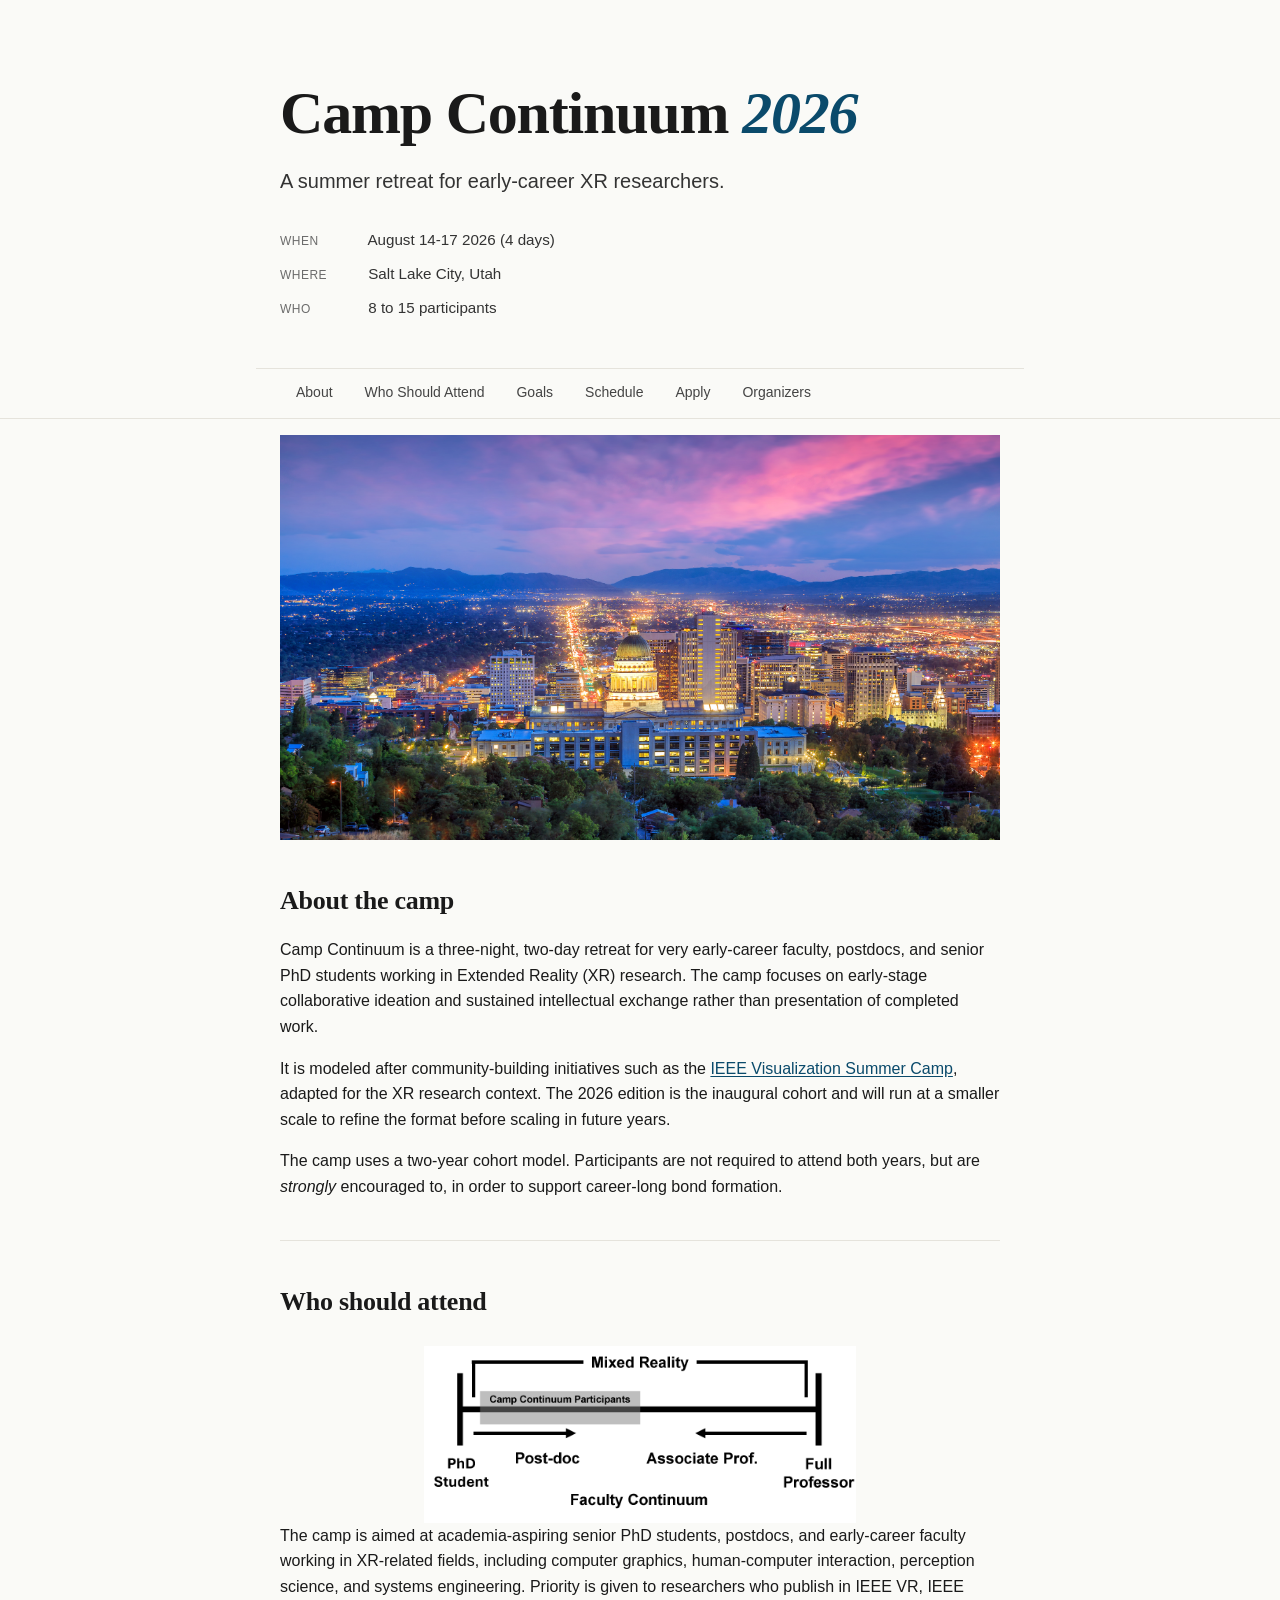
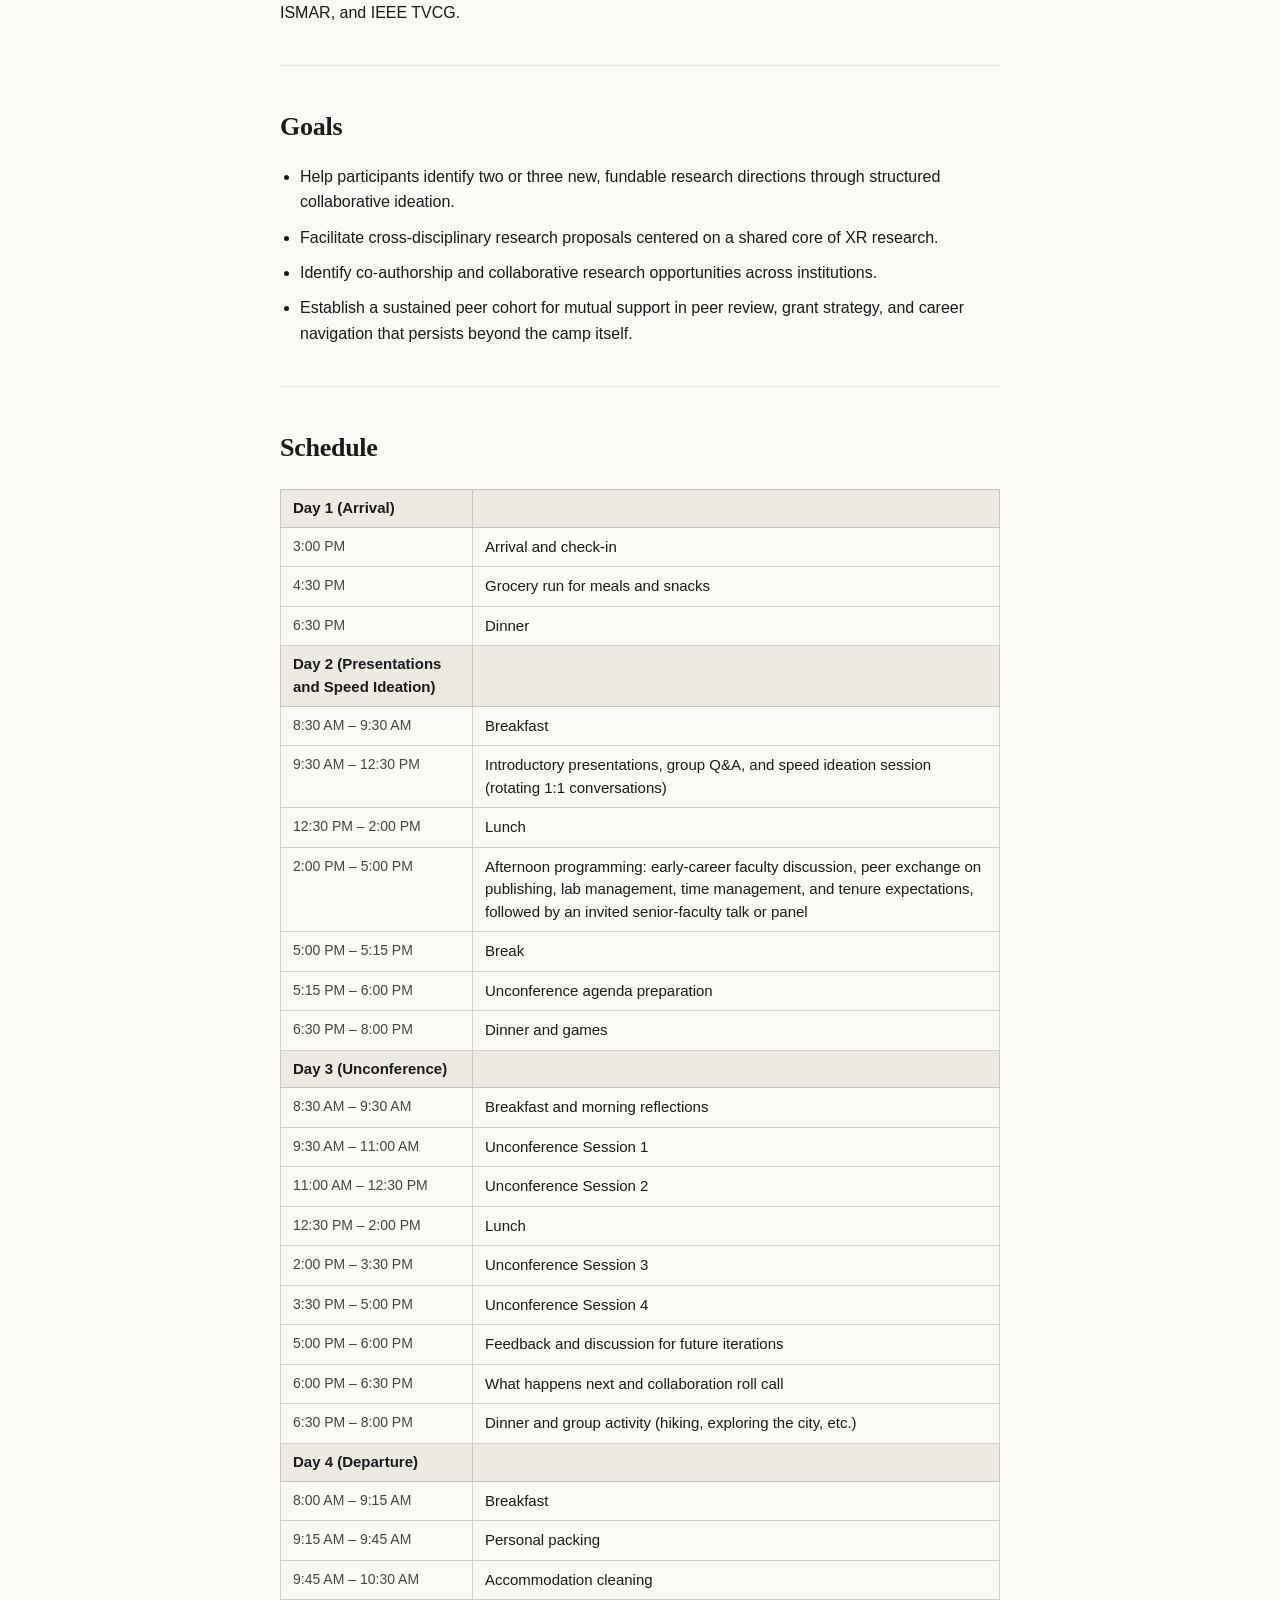
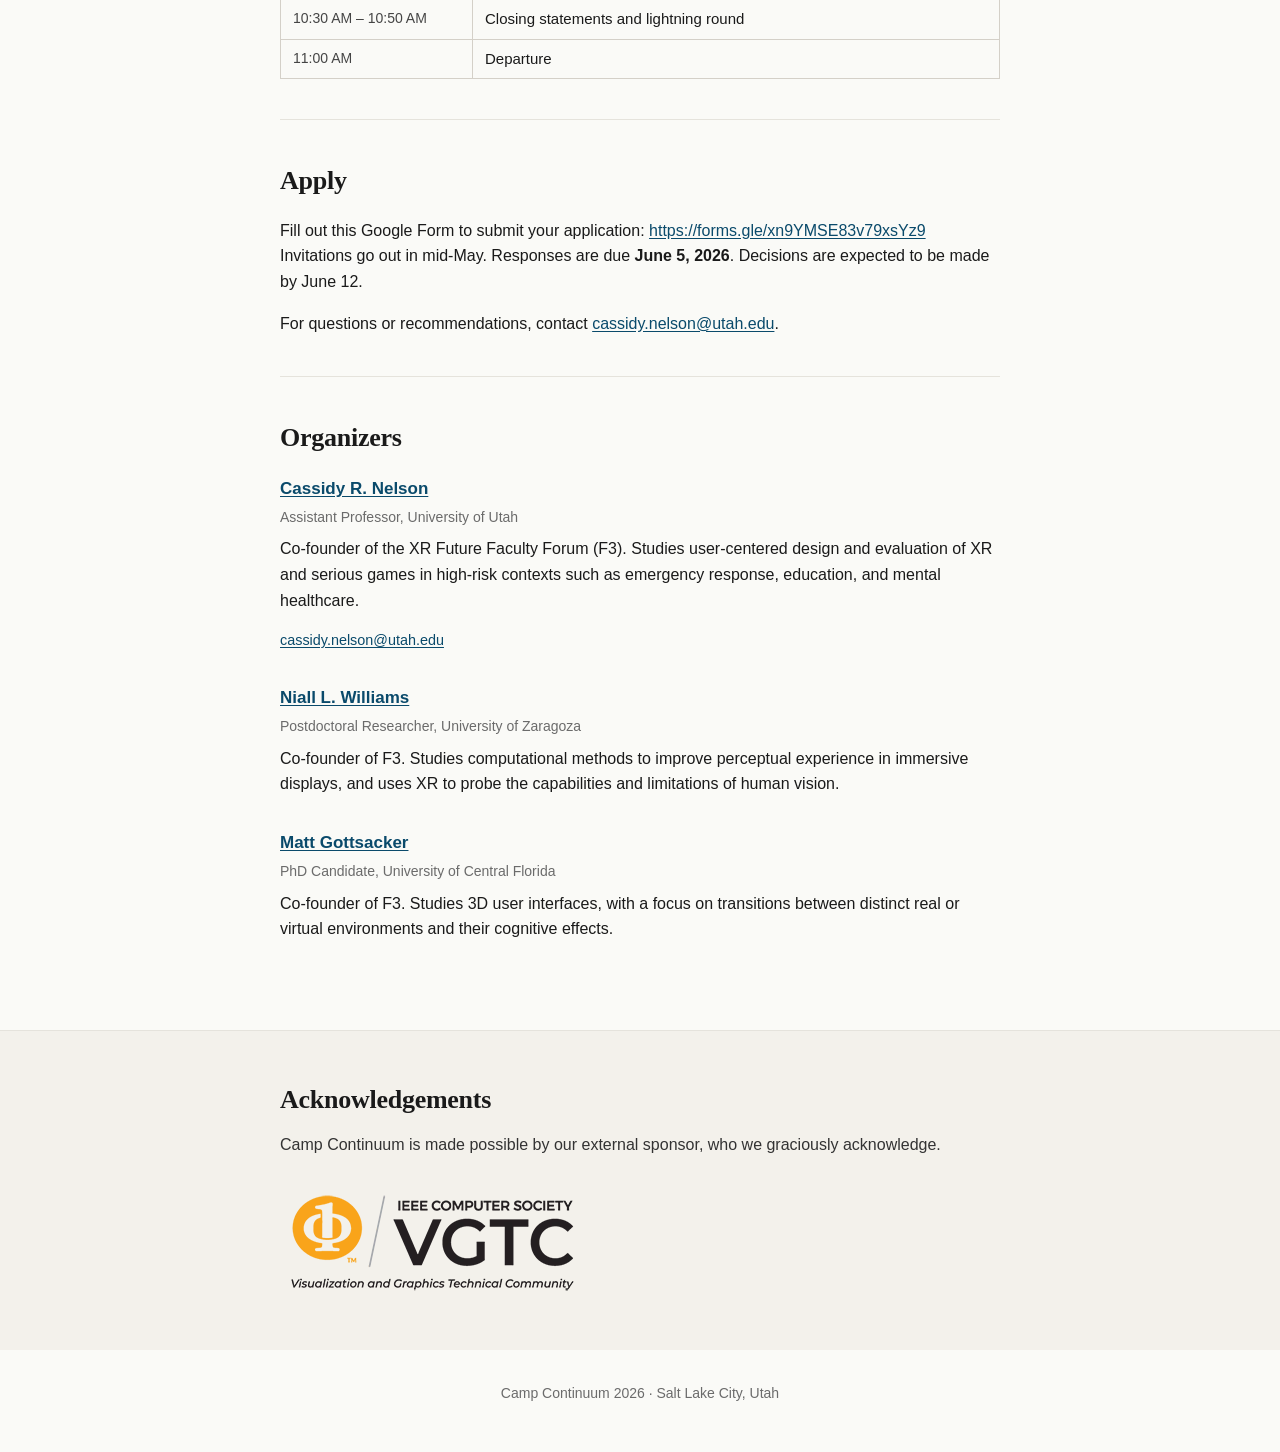
==== 2026/index.html @ f0fc1f56 "img" ====
<!DOCTYPE html>
<html lang="en">
<head>
  <meta charset="UTF-8">
  <meta name="viewport" content="width=device-width, initial-scale=1.0">
  <title>Camp Continuum 2026</title>
  <meta name="description" content="A summer retreat for early-career XR researchers. Salt Lake City, August 2026.">
  <link rel="stylesheet" href="styles.css">
</head>
<body>

  <header class="hero">
    <h1>Camp Continuum <span class="year">2026</span></h1>
    <p class="tagline">A summer retreat for early-career XR researchers.</p>
    <ul class="hero-meta">
      <li><strong>When</strong> August 14-17 2026 (4 days)</li>
      <li><strong>Where</strong> Salt Lake City, Utah</li>
      <li><strong>Who</strong> 8 to 15 participants</li>
    </ul>
  </header>

  <nav class="site-nav" id="site-nav">
    <ul>
      <li><a href="#about">About</a></li>
      <li><a href="#who">Who Should Attend</a></li>
      <li><a href="#goals">Goals</a></li>
      <li><a href="#schedule">Schedule</a></li>
      <li><a href="#apply">Apply</a></li>
      <li><a href="#organizers">Organizers</a></li>
    </ul>
  </nav>

  <main>

    <div class="banner-photo">
      <img src="../img/slc.jpeg" alt="Camp Continuum 2026">
    </div>

    <section class="section" id="about">
      <h2>About the camp</h2>
      <p>
        Camp Continuum is a three-night, two-day retreat for very early-career faculty, postdocs, and senior PhD students working in Extended Reality (XR) research. The camp focuses on early-stage collaborative ideation and sustained intellectual exchange rather than presentation of completed work.
      </p>
      <p>
        It is modeled after community-building initiatives such as the <a href="https://vissummercamp.github.io/">IEEE Visualization Summer Camp</a>, adapted for the XR research context. The 2026 edition is the inaugural cohort and will run at a smaller scale to refine the format before scaling in future years.
      </p>
      <p>
        The camp uses a two-year cohort model. Participants are not required to attend both years, but are <i>strongly</i> encouraged to, in order to support career-long bond formation.
      </p>
    </section>

    <section class="section" id="who">
      <h2>Who should attend</h2>
      <img class="who-photo" src="../img/camp-continuum.png" alt="Camp Continuum">
      <p>
        The camp is aimed at academia-aspiring senior PhD students, postdocs, and early-career faculty working in XR-related fields, including computer graphics, human-computer interaction, perception science, and systems engineering. Priority is given to researchers who publish in IEEE VR, IEEE ISMAR, and IEEE TVCG.
      </p>
    </section>

    <section class="section" id="goals">
      <h2>Goals</h2>
      <ul class="list">
        <li>Help participants identify two or three new, fundable research directions through structured collaborative ideation.</li>
        <li>Facilitate cross-disciplinary research proposals centered on a shared core of XR research.</li>
        <li>Identify co-authorship and collaborative research opportunities across institutions.</li>
        <li>Establish a sustained peer cohort for mutual support in peer review, grant strategy, and career navigation that persists beyond the camp itself.</li>
      </ul>
    </section>

    <section class="section" id="schedule">
      <h2>Schedule</h2>

      <div class="table-scroll">
      <table class="schedule-table">
        <tbody>

          <tr class="day-header">
            <td><b>Day 1 (Arrival)</b></td>
            <td></td>
          </tr>
          <tr>
            <td>3:00 PM</td>
            <td>Arrival and check-in</td>
          </tr>
          <tr>
            <td>4:30 PM</td>
            <td>Grocery run for meals and snacks</td>
          </tr>
          <tr>
            <td>6:30 PM</td>
            <td>Dinner</td>
          </tr>

          <tr class="day-header">
            <td><b>Day 2 (Presentations and Speed Ideation)</b></td>
            <td></td>
          </tr>
          <tr>
            <td>8:30 AM &ndash; 9:30 AM</td>
            <td>Breakfast</td>
          </tr>
          <tr>
            <td>9:30 AM &ndash; 12:30 PM</td>
            <td>Introductory presentations, group Q&amp;A, and speed ideation session (rotating 1:1 conversations)</td>
          </tr>
          <tr>
            <td>12:30 PM &ndash; 2:00 PM</td>
            <td>Lunch</td>
          </tr>
          <tr>
            <td>2:00 PM &ndash; 5:00 PM</td>
            <td>Afternoon programming: early-career faculty discussion, peer exchange on publishing, lab management, time management, and tenure expectations, followed by an invited senior-faculty talk or panel</td>
          </tr>
          <tr>
            <td>5:00 PM &ndash; 5:15 PM</td>
            <td>Break</td>
          </tr>
          <tr>
            <td>5:15 PM &ndash; 6:00 PM</td>
            <td>Unconference agenda preparation</td>
          </tr>
          <tr>
            <td>6:30 PM &ndash; 8:00 PM</td>
            <td>Dinner and games</td>
          </tr>

          <tr class="day-header">
            <td><b>Day 3 (Unconference)</b></td>
            <td></td>
          </tr>
          <tr>
            <td>8:30 AM &ndash; 9:30 AM</td>
            <td>Breakfast and morning reflections</td>
          </tr>
          <tr>
            <td>9:30 AM &ndash; 11:00 AM</td>
            <td>Unconference Session 1</td>
          </tr>
          <tr>
            <td>11:00 AM &ndash; 12:30 PM</td>
            <td>Unconference Session 2</td>
          </tr>
          <tr>
            <td>12:30 PM &ndash; 2:00 PM</td>
            <td>Lunch</td>
          </tr>
          <tr>
            <td>2:00 PM &ndash; 3:30 PM</td>
            <td>Unconference Session 3</td>
          </tr>
          <tr>
            <td>3:30 PM &ndash; 5:00 PM</td>
            <td>Unconference Session 4</td>
          </tr>
          <tr>
            <td>5:00 PM &ndash; 6:00 PM</td>
            <td>Feedback and discussion for future iterations</td>
          </tr>
          <tr>
            <td>6:00 PM &ndash; 6:30 PM</td>
            <td>What happens next and collaboration roll call</td>
          </tr>
          <tr>
            <td>6:30 PM &ndash; 8:00 PM</td>
            <td>Dinner and group activity (hiking, exploring the city, etc.)</td>
          </tr>

          <tr class="day-header">
            <td><b>Day 4 (Departure)</b></td>
            <td></td>
          </tr>
          <tr>
            <td>8:00 AM &ndash; 9:15 AM</td>
            <td>Breakfast</td>
          </tr>
          <tr>
            <td>9:15 AM &ndash; 9:45 AM</td>
            <td>Personal packing</td>
          </tr>
          <tr>
            <td>9:45 AM &ndash; 10:30 AM</td>
            <td>Accommodation cleaning</td>
          </tr>
          <tr>
            <td>10:30 AM &ndash; 10:50 AM</td>
            <td>Closing statements and lightning round</td>
          </tr>
          <tr>
            <td>11:00 AM</td>
            <td>Departure</td>
          </tr>

        </tbody>
      </table>
      </div>

    </section>

    <section class="section" id="apply">
      <h2>Apply</h2>
      <p>
        Fill out this Google Form to submit your application: <a href="https://forms.gle/xn9YMSE83v79xsYz9">https://forms.gle/xn9YMSE83v79xsYz9</a>
        <br>
        Invitations go out in mid-May. Responses are due <strong>June 5, 2026</strong>. Decisions are expected to be made by June 12.
      </p>
      <p>
        For questions or recommendations, contact <a href="mailto:cassidy.nelson@utah.edu">cassidy.nelson@utah.edu</a>.
      </p>
    </section>

    <section class="section" id="organizers">
      <h2>Organizers</h2>
      <div class="organizers">
        <div class="organizer">
          <h3><a href="https://www.cassidyrnelson.com/">Cassidy R. Nelson</a></h3>
          <p class="affiliation">Assistant Professor, University of Utah</p>
          <p>Co-founder of the XR Future Faculty Forum (F3). Studies user-centered design and evaluation of XR and serious games in high-risk contexts such as emergency response, education, and mental healthcare.</p>
          <p class="contact"><a href="mailto:cassidy.nelson@utah.edu">cassidy.nelson@utah.edu</a></p>
        </div>
        <div class="organizer">
          <h3><a href="https://niall.phd/">Niall L. Williams</a></h3>
          <p class="affiliation">Postdoctoral Researcher, University of Zaragoza</p>
          <p>Co-founder of F3. Studies computational methods to improve perceptual experience in immersive displays, and uses XR to probe the capabilities and limitations of human vision.</p>
        </div>
        <div class="organizer">
          <h3><a href="https://mattgottsacker.space/">Matt Gottsacker</a></h3>
          <p class="affiliation">PhD Candidate, University of Central Florida</p>
          <p>Co-founder of F3. Studies 3D user interfaces, with a focus on transitions between distinct real or virtual environments and their cognitive effects.</p>
        </div>
      </div>
    </section>

  </main>

  <section class="ack-section">
    <div class="ack-inner">
      <h2>Acknowledgements</h2>
      <p>Camp Continuum is made possible by our external sponsor, who we graciously acknowledge.</p>
      <img src="../img/vgtc.webp" alt="VGTC logo">
    </div>
  </section>

  <footer>
    <p>Camp Continuum 2026 &middot; Salt Lake City, Utah</p>
  </footer>

  <script>
    (function () {
      const sections = document.querySelectorAll('section[id]');
      const navLinks = document.querySelectorAll('.site-nav a');
      const nav = document.getElementById('site-nav');

      function setActive() {
        const navHeight = nav.offsetHeight;
        let current = '';
        sections.forEach(function (sec) {
          if (window.scrollY >= sec.offsetTop - navHeight - 8) {
            current = sec.id;
          }
        });
        navLinks.forEach(function (link) {
          link.classList.toggle('active', link.getAttribute('href') === '#' + current);
        });
      }

      window.addEventListener('scroll', setActive, { passive: true });
      setActive();
    })();
  </script>
</body>
</html>
---- 2026/styles.css ----
/* ---------- Nav ---------- */

.site-nav {
  position: sticky;
  top: 0;
  z-index: 100;
  background-color: #fafaf7;
  border-bottom: 1px solid #e5e3dc;
}

.site-nav ul {
  list-style: none;
  margin: 0 auto;
  padding: 0 1.5rem;
  max-width: 60%;
  display: flex;
  gap: 0;
  overflow-x: auto;
  -webkit-overflow-scrolling: touch;
  scrollbar-width: none;
}

.site-nav ul::-webkit-scrollbar {
  display: none;
}

.site-nav a {
  display: block;
  padding: 0.75rem 1rem;
  font-size: 0.875rem;
  font-weight: 500;
  color: #444;
  text-decoration: none;
  white-space: nowrap;
  border-bottom: 2px solid transparent;
  transition: color 0.15s, border-color 0.15s;
}

.site-nav a:hover {
  color: #0a4a6b;
  border-bottom-color: #0a4a6b;
}

.site-nav a.active {
  color: #0a4a6b;
  border-bottom-color: #0a4a6b;
}

/* ---------- Reset & base ---------- */

*,
*::before,
*::after {
  box-sizing: border-box;
}

html {
  font-size: 16px;
  -webkit-text-size-adjust: 100%;
}

body {
  margin: 0;
  font-family: -apple-system, BlinkMacSystemFont, "Segoe UI", "Helvetica Neue", Helvetica, Arial, sans-serif;
  font-size: 1rem;
  line-height: 1.6;
  color: #1a1a1a;
  background-color: #fafaf7;
  -webkit-font-smoothing: antialiased;
  -moz-osx-font-smoothing: grayscale;
}

img {
  max-width: 100%;
  display: block;
}

a {
  color: #0a4a6b;
  text-decoration: underline;
  text-underline-offset: 2px;
}

a:hover {
  color: #062f44;
}

/* ---------- Layout ---------- */

.hero,
main,
footer {
  max-width: 60%;
  margin: 0 auto;
  padding: 0 1.5rem;
}

.hero {
  padding-top: 5rem;
  padding-bottom: 3rem;
  border-bottom: 1px solid #e5e3dc;
}

main {
  padding-top: 1rem;
  padding-bottom: 3rem;
}

.section {
  padding: 2.5rem 0;
  border-bottom: 1px solid #e5e3dc;
}

.section:last-child {
  border-bottom: none;
}

footer {
  padding-top: 2rem;
  padding-bottom: 3rem;
  text-align: center;
  color: #6b6b6b;
  font-size: 0.875rem;
}

/* ---------- Typography ---------- */

.eyebrow {
  font-size: 0.8125rem;
  letter-spacing: 0.12em;
  text-transform: uppercase;
  color: #6b6b6b;
  margin: 0 0 1rem;
}

h1 {
  font-family: Georgia, "Iowan Old Style", "Times New Roman", Times, serif;
  font-size: clamp(2.5rem, 6vw, 3.75rem);
  font-weight: 600;
  line-height: 1.1;
  margin: 0 0 1.25rem;
  letter-spacing: -0.02em;
}

h1 .year {
  color: #0a4a6b;
  font-style: italic;
}

h2 {
  font-family: Georgia, "Iowan Old Style", "Times New Roman", Times, serif;
  font-size: 1.625rem;
  font-weight: 600;
  margin: 0 0 1rem;
  letter-spacing: -0.01em;
}

h3 {
  font-size: 1rem;
  font-weight: 600;
  margin: 0 0 0.4rem;
}

p {
  margin: 0 0 1rem;
}

p:last-child {
  margin-bottom: 0;
}

.tagline {
  font-size: 1.25rem;
  color: #333;
  margin-bottom: 2rem;
  line-height: 1.5;
}

/* ---------- Hero meta list ---------- */

.hero-meta {
  list-style: none;
  padding: 0;
  margin: 0;
  display: grid;
  gap: 0.6rem;
}

.hero-meta li {
  font-size: 0.95rem;
  color: #333;
}

.hero-meta strong {
  display: inline-block;
  min-width: 4.5rem;
  color: #6b6b6b;
  font-weight: 500;
  letter-spacing: 0.04em;
  text-transform: uppercase;
  font-size: 0.75rem;
  margin-right: 0.75rem;
}

/* ---------- Lists ---------- */

.list {
  margin: 0;
  padding-left: 1.25rem;
}

.list li {
  margin-bottom: 0.6rem;
}

.list li:last-child {
  margin-bottom: 0;
}

/* ---------- Schedule ---------- */

.schedule-table {
  width: 100%;
  border-collapse: collapse;
  font-size: 0.9375rem;
  margin-top: 0.25rem;
}

.schedule-table td {
  text-align: left;
  vertical-align: top;
  padding: 0.5rem 0.75rem;
  border: 1px solid #d4d0c8;
  color: #1a1a1a;
  line-height: 1.5;
}

.schedule-table td:first-child {
  white-space: nowrap;
  width: 12rem;
  color: #444;
  font-size: 0.875rem;
  font-variant-numeric: tabular-nums;
}

.schedule-table tr.day-header td {
  background-color: #eceae2;
  border-color: #c8c4bb;
  padding: 0.45rem 0.75rem;
  font-size: 0.9375rem;
  color: #1a1a1a;
}

.schedule-table tr.day-header td:first-child {
  color: #1a1a1a;
  white-space: normal;
  width: auto;
  font-size: 0.9375rem;
}

.table-scroll {
  overflow-x: auto;
  -webkit-overflow-scrolling: touch;
}

@media (max-width: 540px) {
  .schedule-table td:first-child {
    width: auto;
    white-space: normal;
  }

  .schedule-table {
    font-size: 0.875rem;
  }
}

/* ---------- Organizers ---------- */

.organizers {
  display: grid;
  gap: 2rem;
}

.organizer h3 {
  font-size: 1.0625rem;
  margin-bottom: 0.25rem;
}

.affiliation {
  font-size: 0.875rem;
  color: #6b6b6b;
  margin-bottom: 0.5rem;
}

.contact {
  font-size: 0.9rem;
  margin-top: 0.5rem;
}

/* ---------- Responsive tweaks ---------- */

@media (max-width: 1000px) {
  .hero,
  main,
  footer {
    max-width: 90%;
  }

  .site-nav ul {
    max-width: 90%;
  }
}

@media (max-width: 660px) {
  .hero,
  main,
  footer {
    max-width: 100%;
  }

  .site-nav ul {
    max-width: 100%;
  }

  h2 {
    font-size: 1.375rem;
  }
}

@media (max-width: 480px) {
  .hero {
    padding-top: 2.5rem;
    padding-bottom: 2rem;
  }

  .tagline {
    font-size: 1.1rem;
  }

  .hero-meta strong {
    display: block;
    margin-bottom: 0.15rem;
    margin-right: 0;
  }
}

/* ---------- Acknowledgements ---------- */

.ack-section {
  border-top: 1px solid #e5e3dc;
  background-color: #f3f1eb;
  padding: 3rem 1.5rem;
}

.ack-inner {
  max-width: 720px;
  margin: 0 auto;
}

.ack-inner h2 {
  font-family: Georgia, "Iowan Old Style", "Times New Roman", Times, serif;
  font-size: 1.625rem;
  font-weight: 600;
  margin: 0 0 0.75rem;
  letter-spacing: -0.01em;
}

.ack-inner p {
  color: #333;
  margin-bottom: 1.5rem;
}

.ack-logo-placeholder {
  display: inline-flex;
  align-items: center;
  justify-content: center;
  width: 160px;
  height: 72px;
  border: 1px dashed #b0ada4;
  border-radius: 4px;
  color: #9e9b93;
  font-size: 0.8125rem;
  letter-spacing: 0.04em;
  text-transform: uppercase;
}

/* ---------- Who photo ---------- */

.who-photo {
  display: block;
  width: 60%;
  height: auto;
  margin: 1.5rem auto 0;
}

@media (max-width: 660px) {
  .who-photo {
    width: 100%;
  }
}
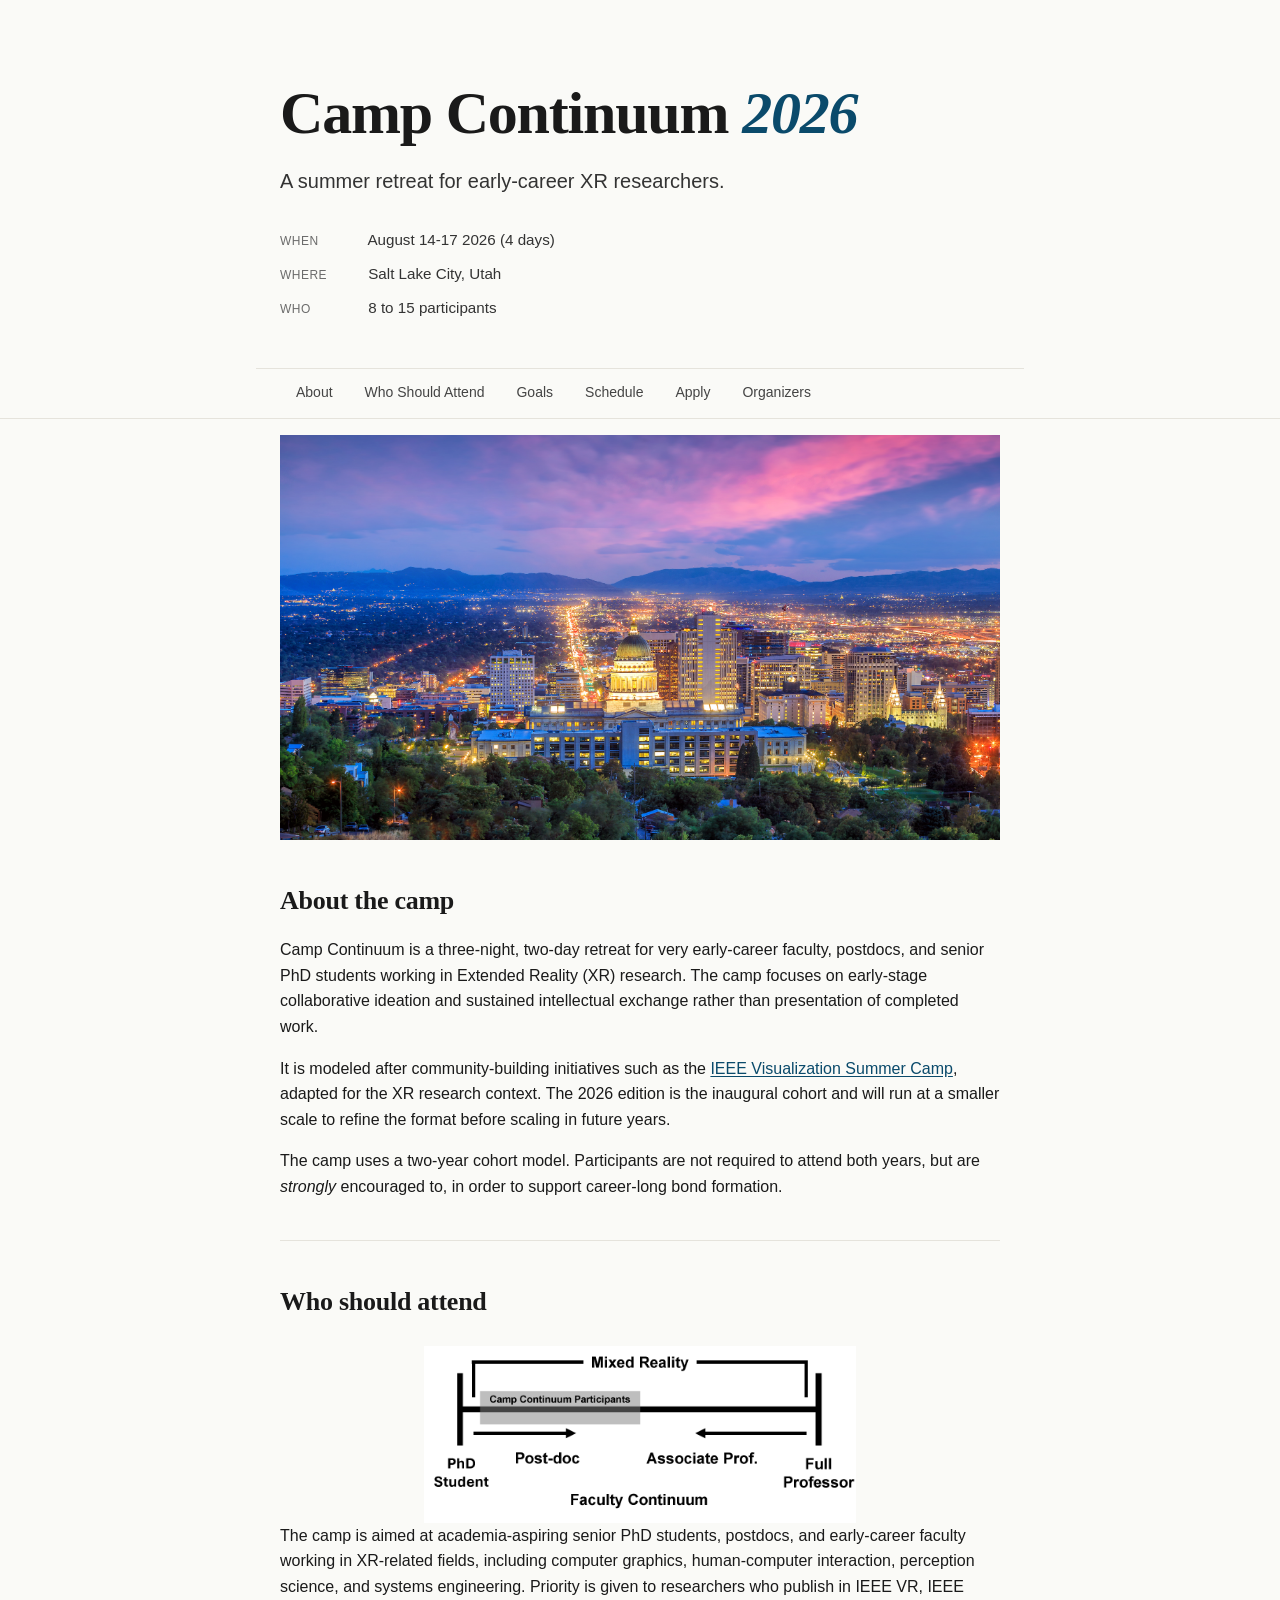
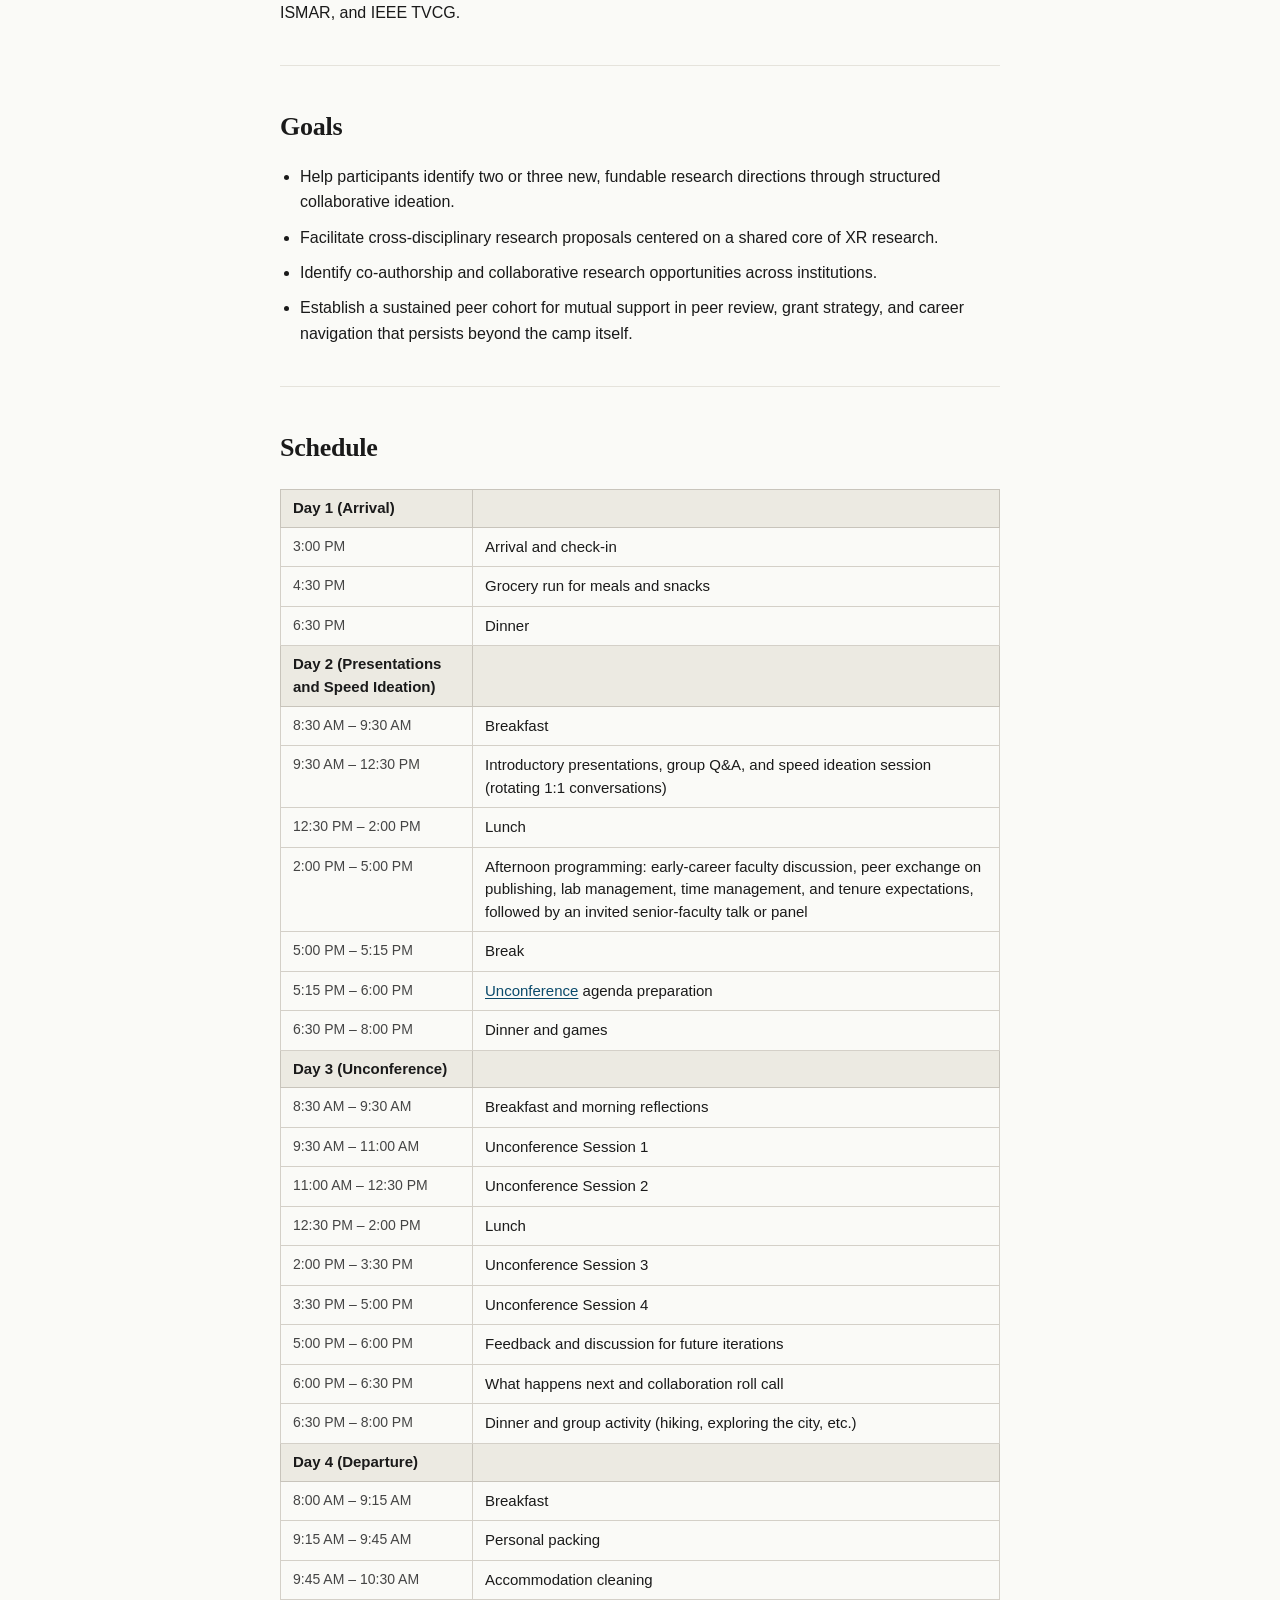
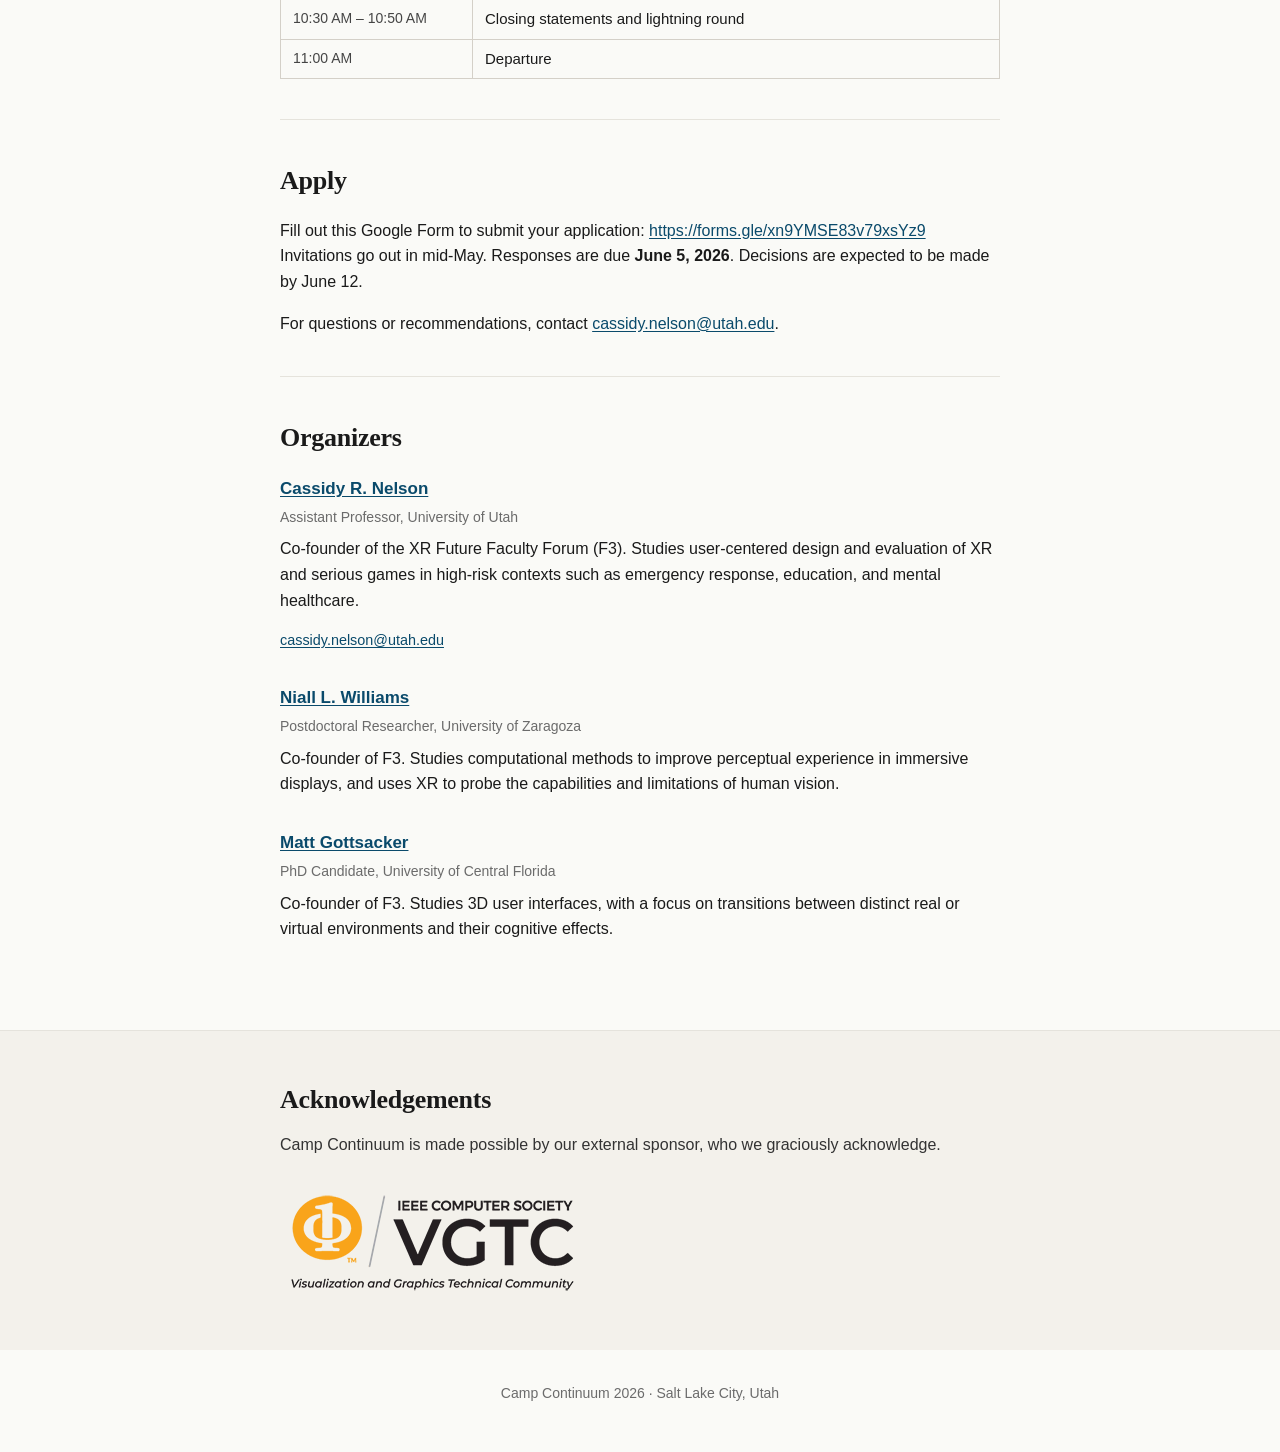
==== commit cc2d7215: "link" ====
--- a/2026/index.html
+++ b/2026/index.html
@@ -117,7 +117,7 @@
           </tr>
           <tr>
             <td>5:15 PM &ndash; 6:00 PM</td>
-            <td>Unconference agenda preparation</td>
+            <td><a href="https://en.wikipedia.org/wiki/Unconference">Unconference</a> agenda preparation</td>
           </tr>
           <tr>
             <td>6:30 PM &ndash; 8:00 PM</td>
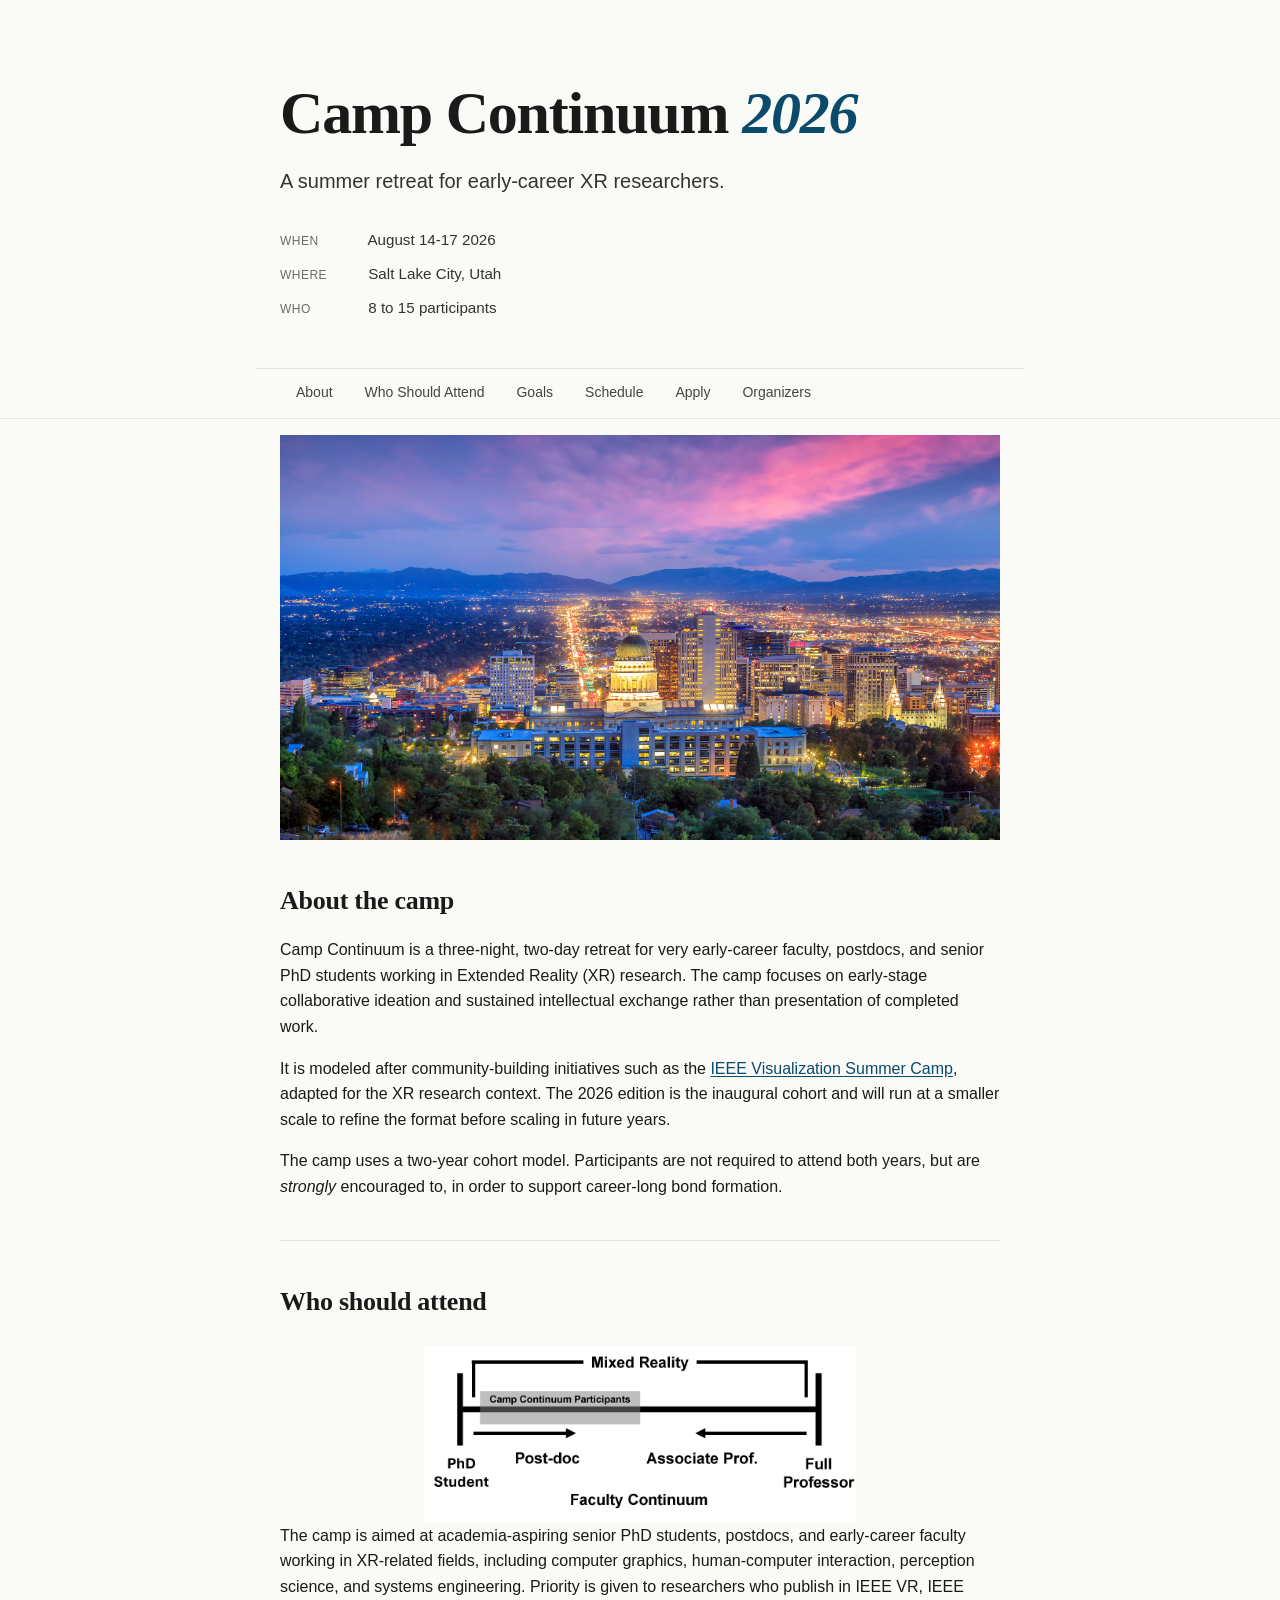
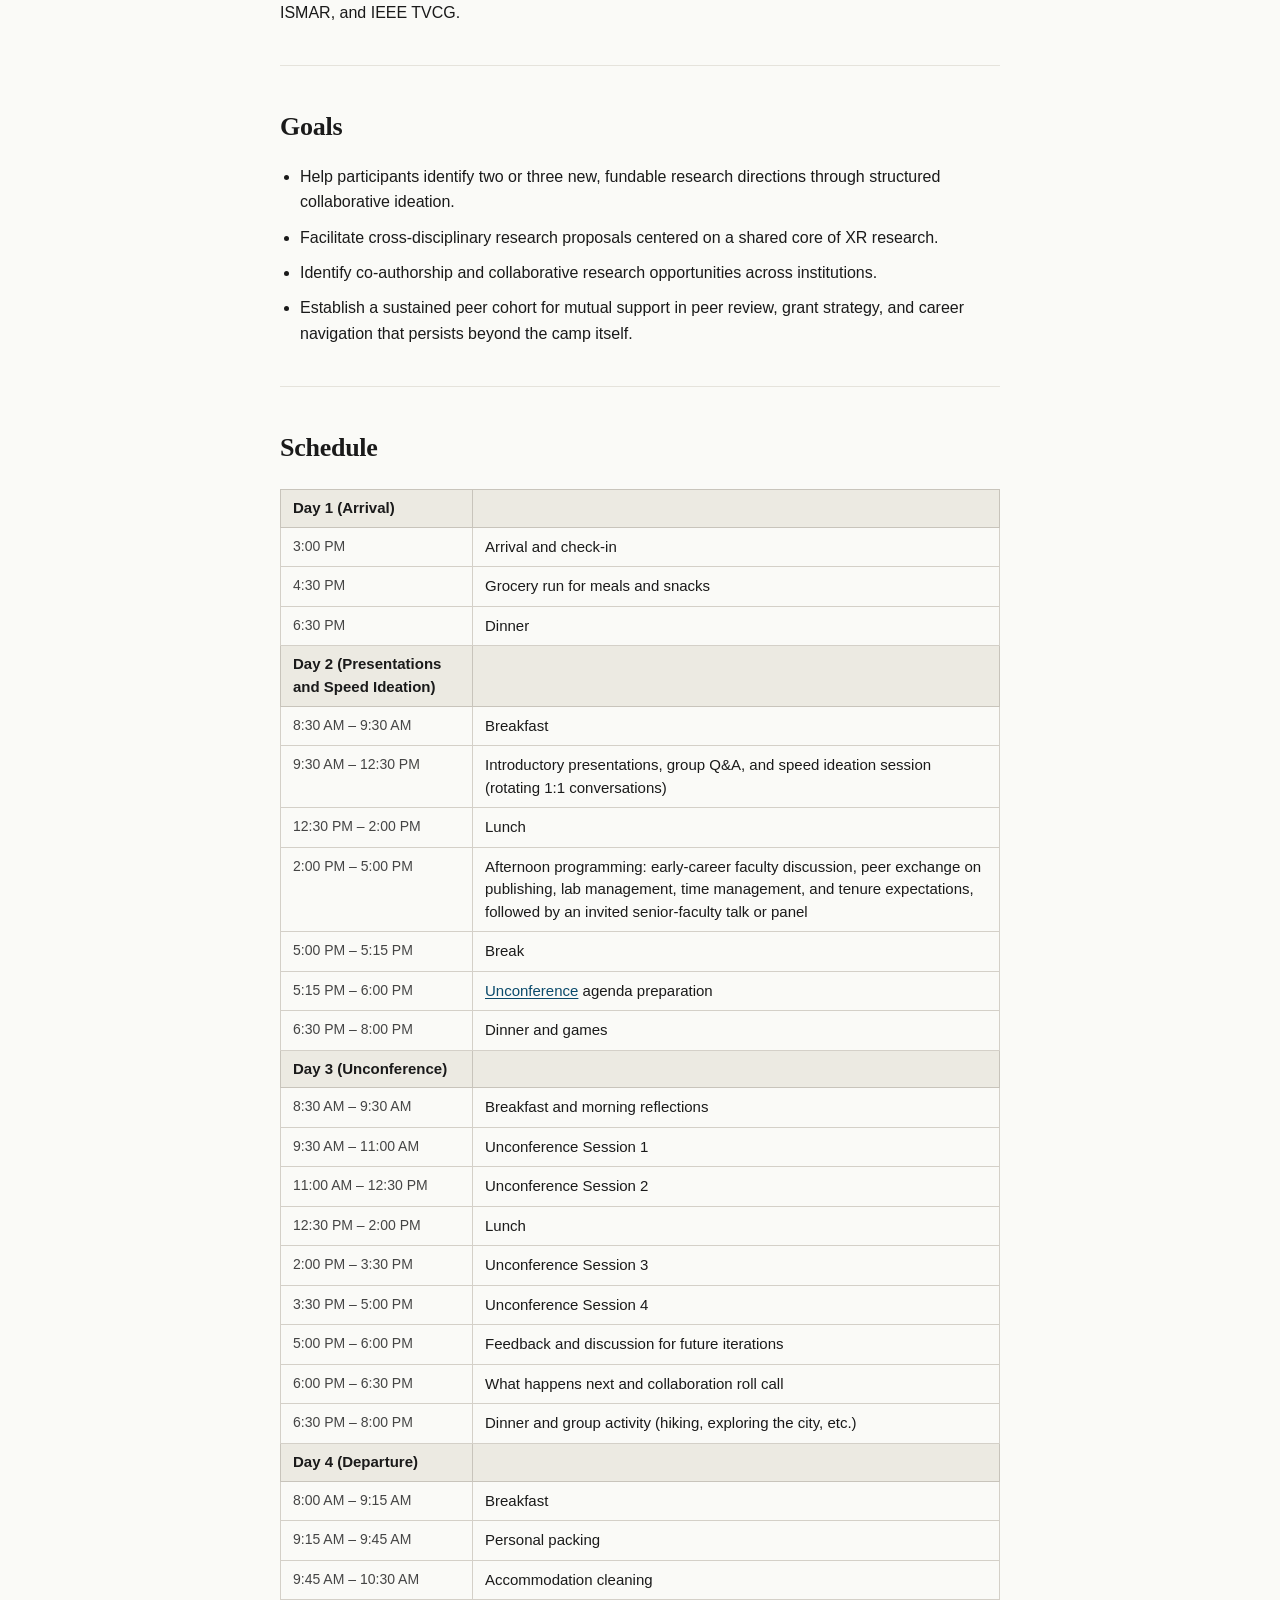
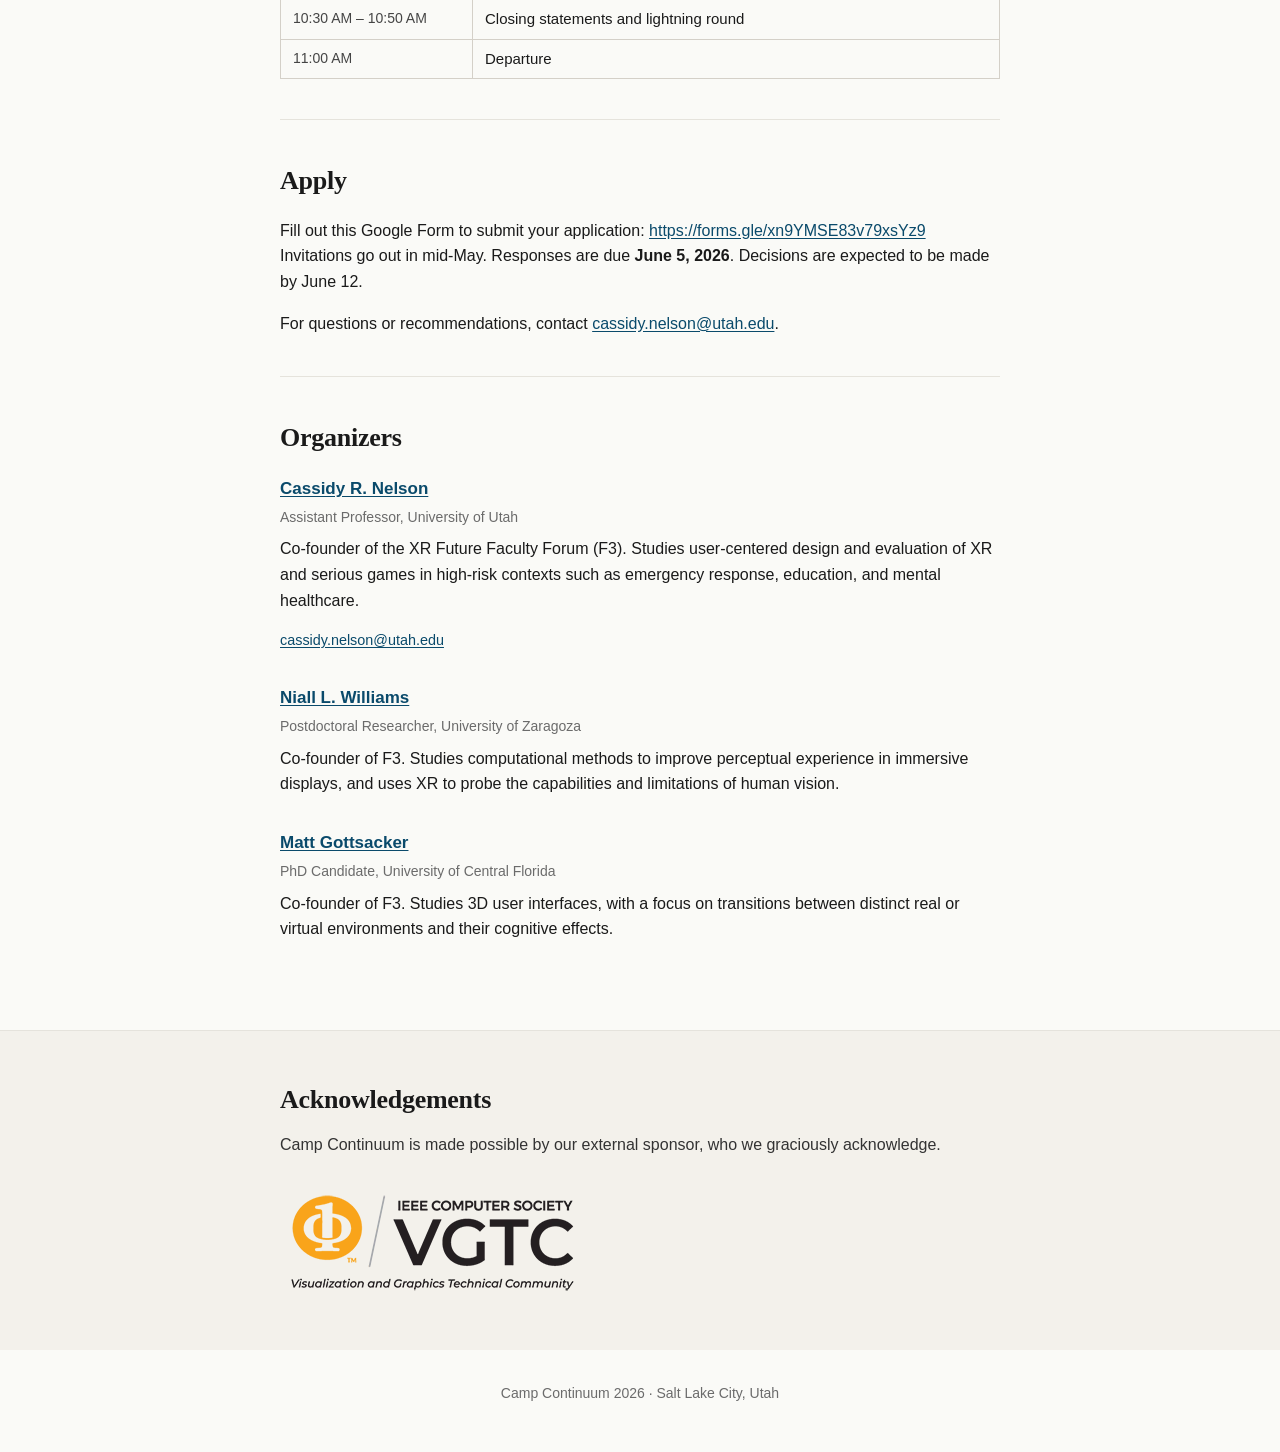
==== commit 597d262d: "num days" ====
--- a/2026/index.html
+++ b/2026/index.html
@@ -13,7 +13,7 @@
     <h1>Camp Continuum <span class="year">2026</span></h1>
     <p class="tagline">A summer retreat for early-career XR researchers.</p>
     <ul class="hero-meta">
-      <li><strong>When</strong> August 14-17 2026 (4 days)</li>
+      <li><strong>When</strong> August 14-17 2026</li>
       <li><strong>Where</strong> Salt Lake City, Utah</li>
       <li><strong>Who</strong> 8 to 15 participants</li>
     </ul>
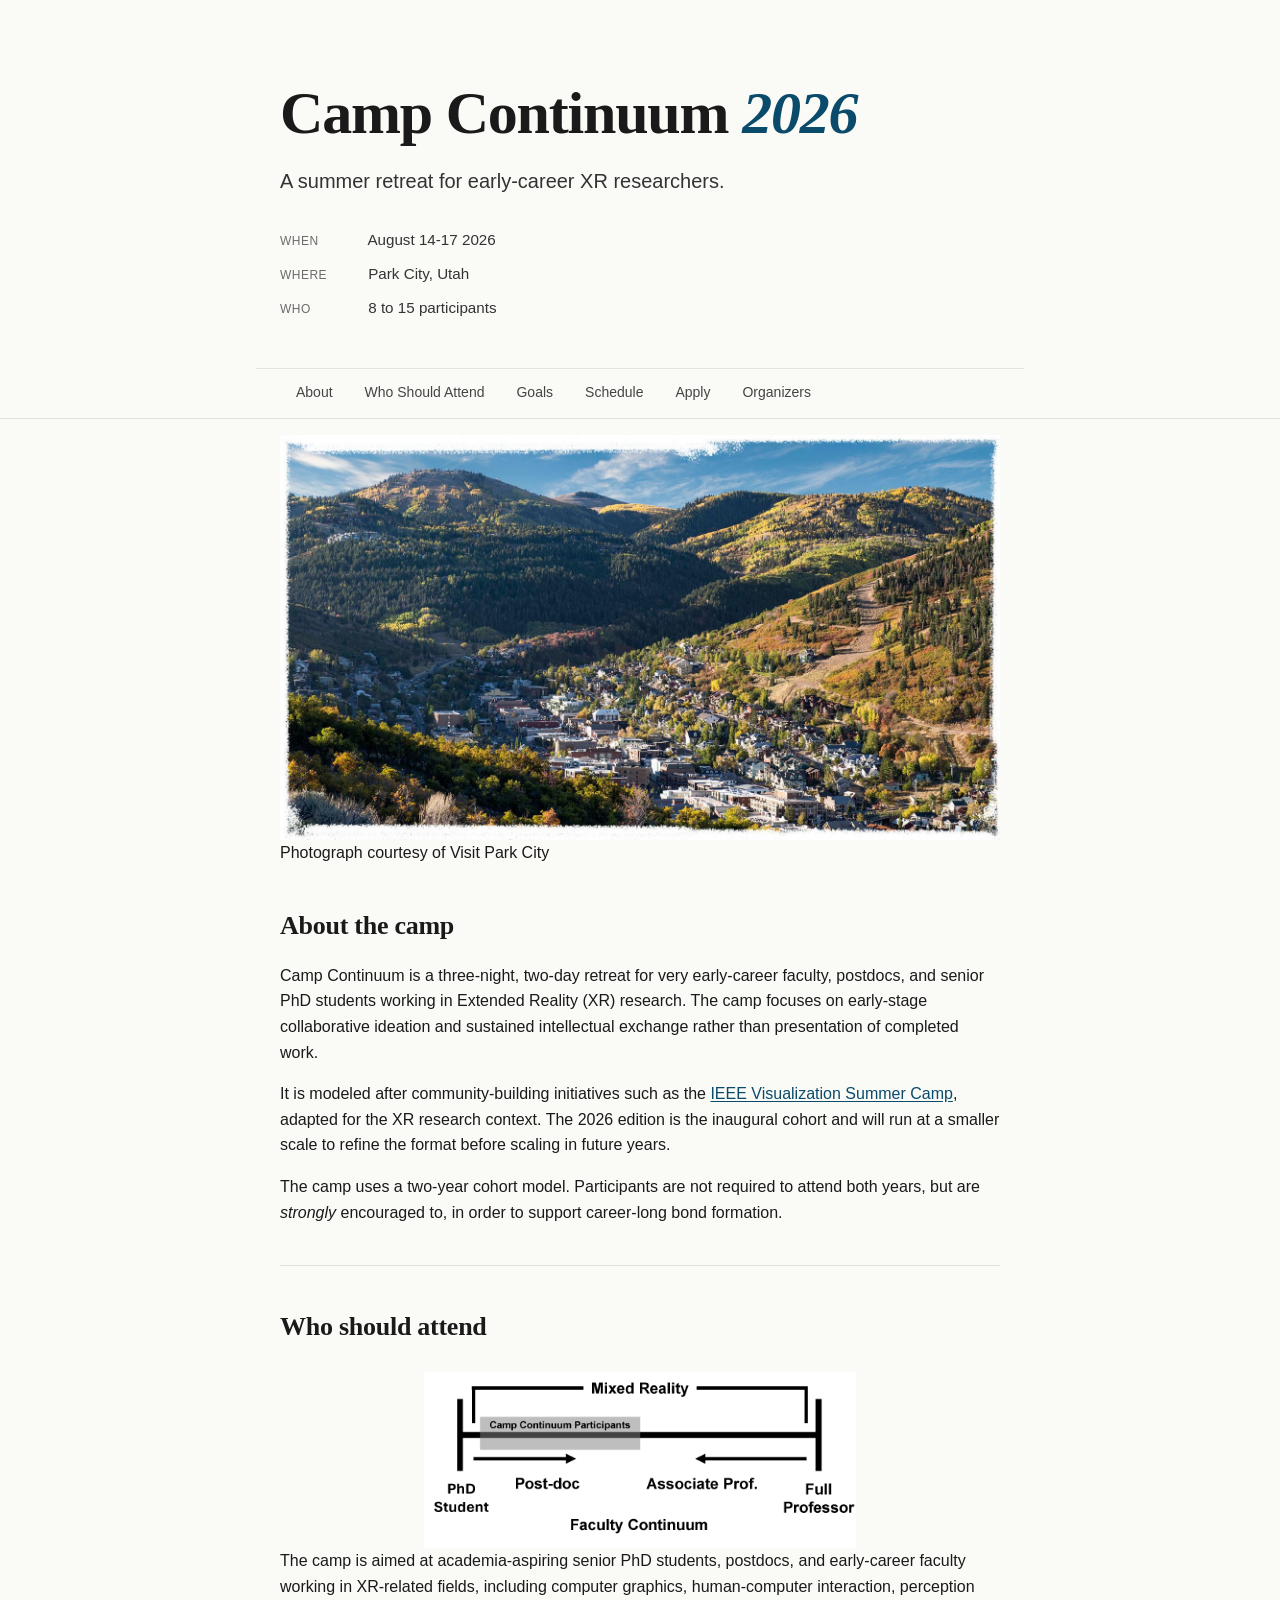
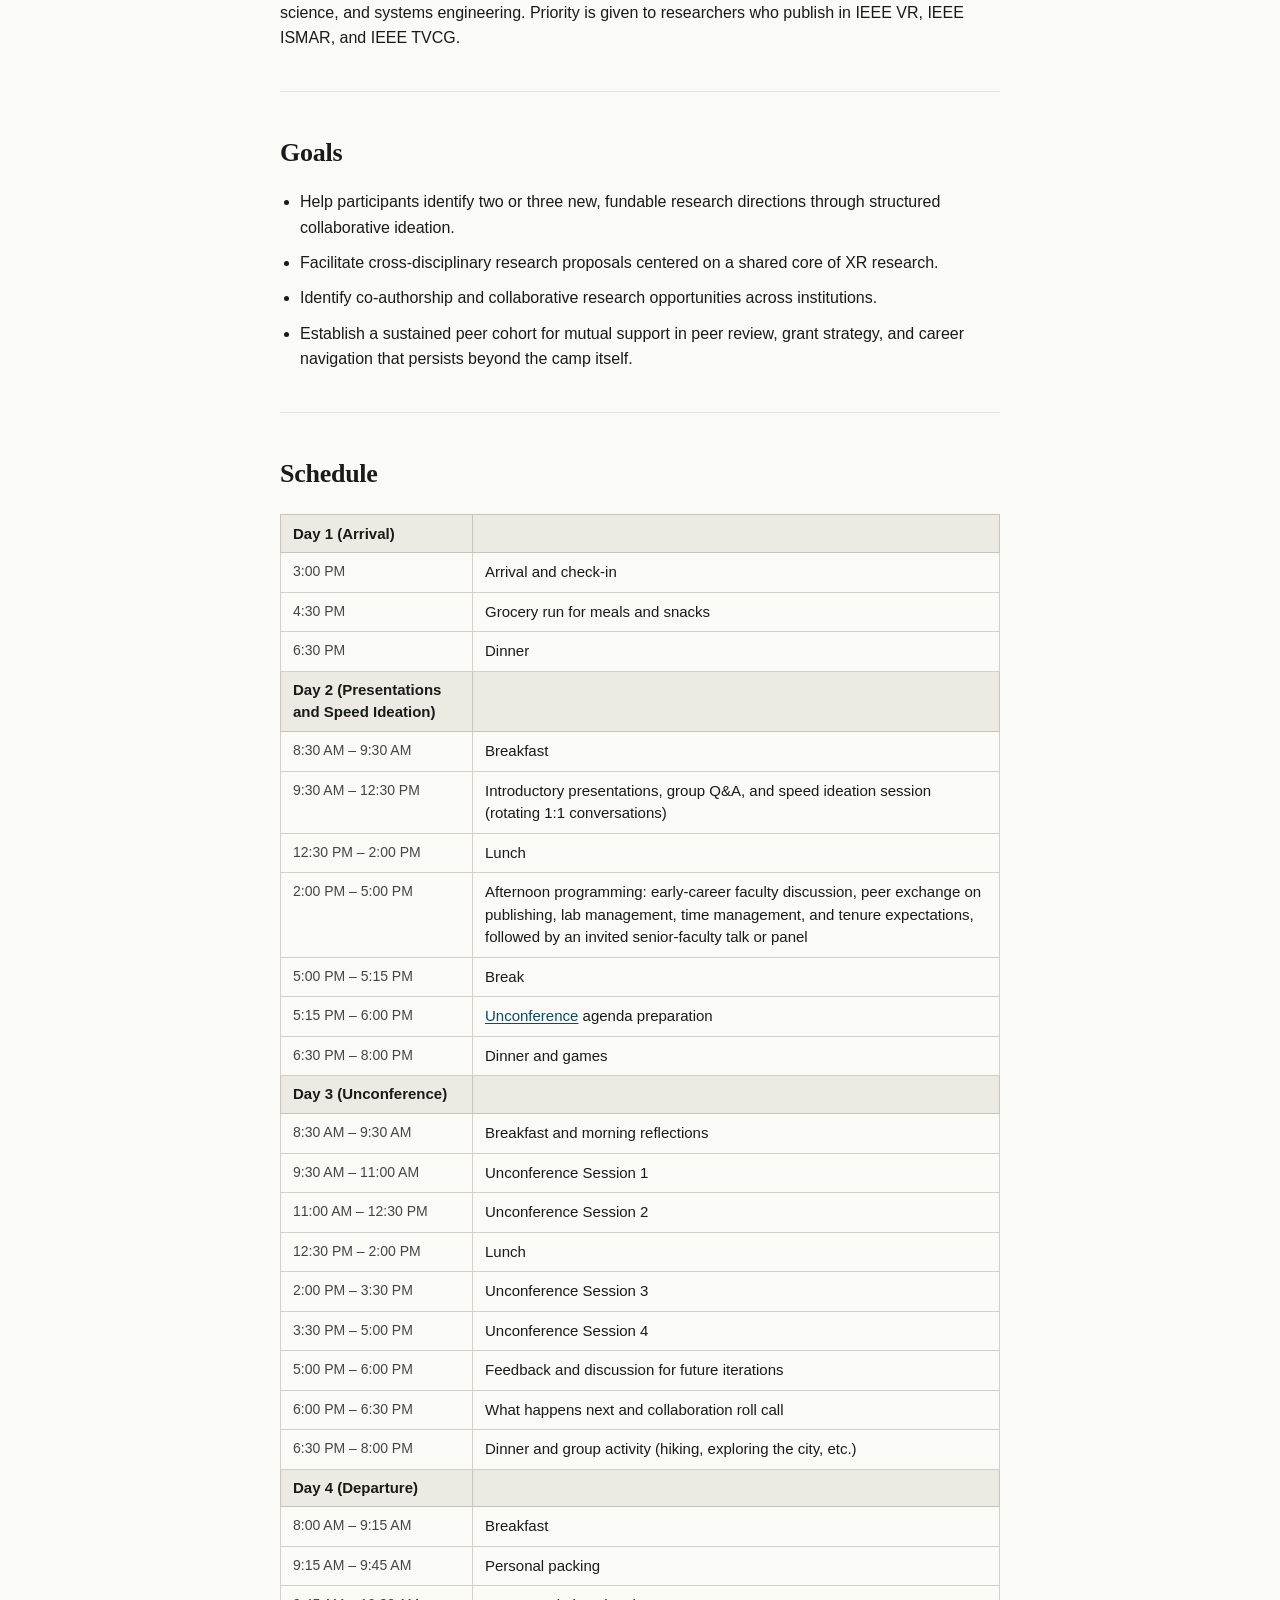
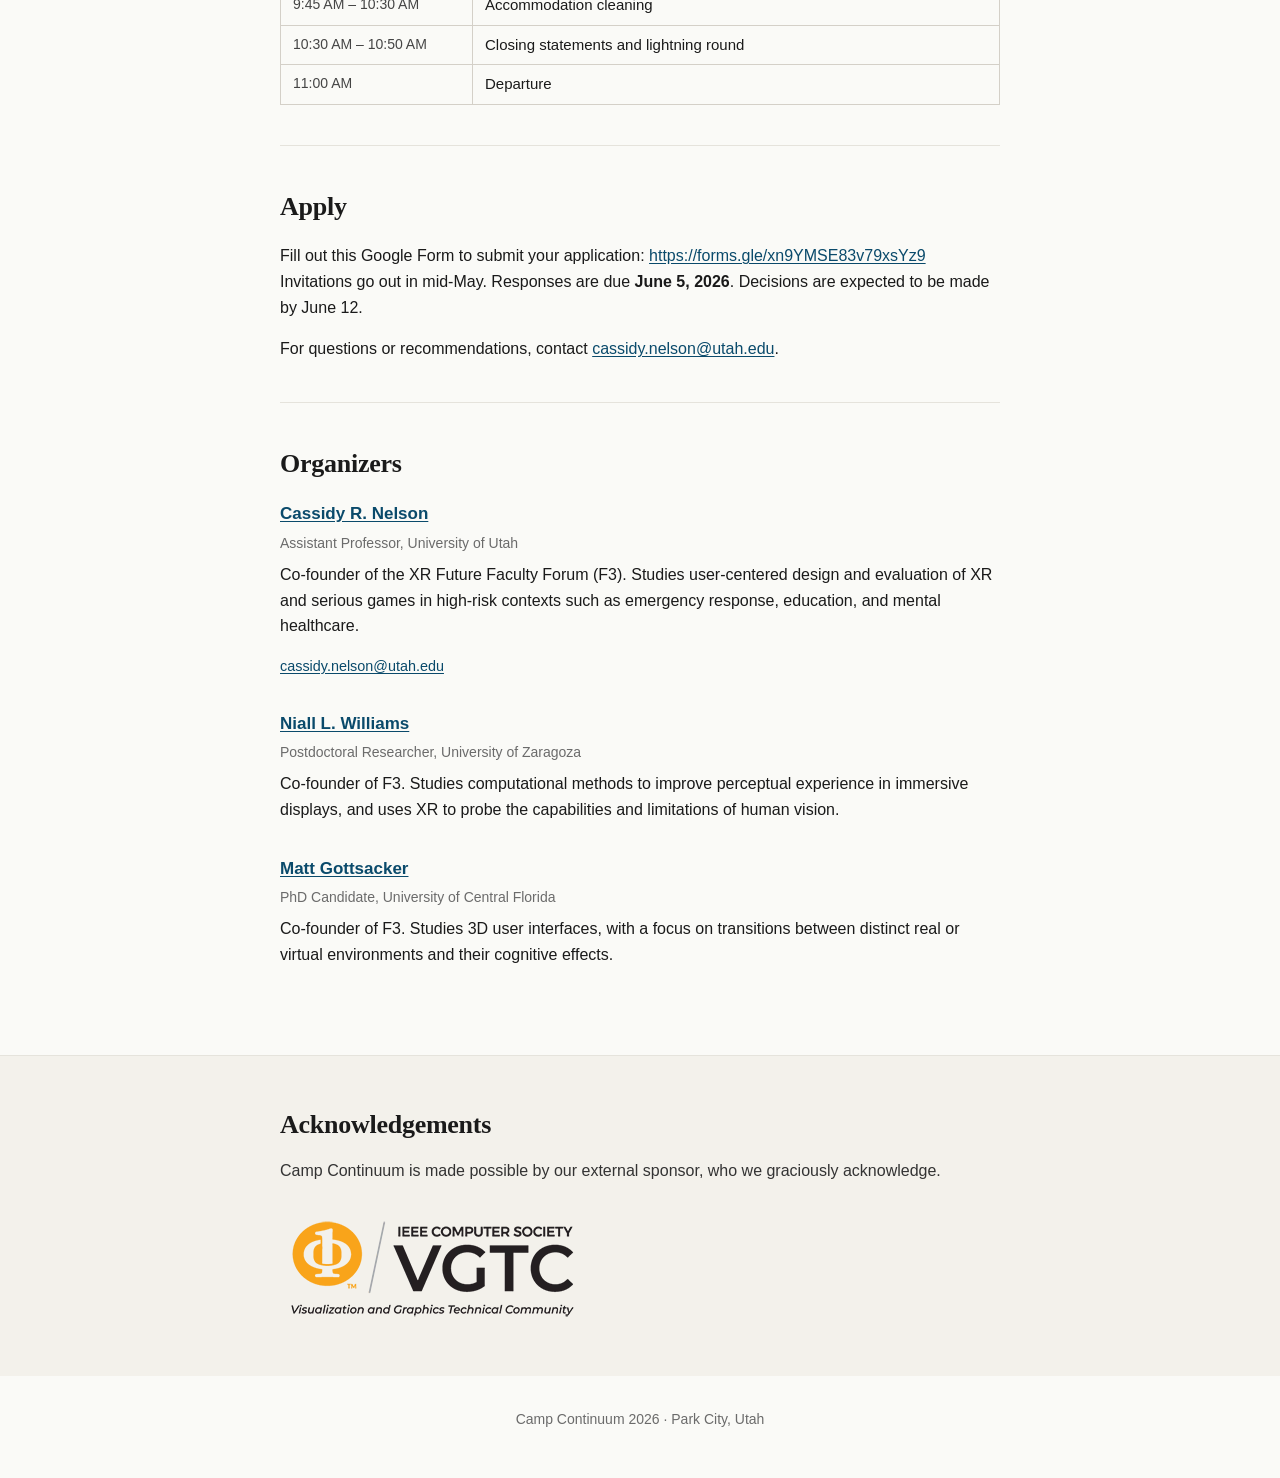
==== commit bf5271a0: "park city" ====
--- a/2026/index.html
+++ b/2026/index.html
@@ -4,7 +4,7 @@
   <meta charset="UTF-8">
   <meta name="viewport" content="width=device-width, initial-scale=1.0">
   <title>Camp Continuum 2026</title>
-  <meta name="description" content="A summer retreat for early-career XR researchers. Salt Lake City, August 2026.">
+  <meta name="description" content="A summer retreat for early-career XR researchers. Park City, August 2026.">
   <link rel="stylesheet" href="styles.css">
 </head>
 <body>
@@ -14,7 +14,7 @@
     <p class="tagline">A summer retreat for early-career XR researchers.</p>
     <ul class="hero-meta">
       <li><strong>When</strong> August 14-17 2026</li>
-      <li><strong>Where</strong> Salt Lake City, Utah</li>
+      <li><strong>Where</strong> Park City, Utah</li>
       <li><strong>Who</strong> 8 to 15 participants</li>
     </ul>
   </header>
@@ -33,7 +33,8 @@
   <main>
 
     <div class="banner-photo">
-      <img src="../img/slc.jpeg" alt="Camp Continuum 2026">
+      <img src="../img/park_city.png" alt="Camp Continuum 2026">
+      <p class="photo-caption">Photograph courtesy of Visit Park City</p>
     </div>
 
     <section class="section" id="about">
@@ -241,7 +242,7 @@
   </section>
 
   <footer>
-    <p>Camp Continuum 2026 &middot; Salt Lake City, Utah</p>
+    <p>Camp Continuum 2026 &middot; Park City, Utah</p>
   </footer>
 
   <script>
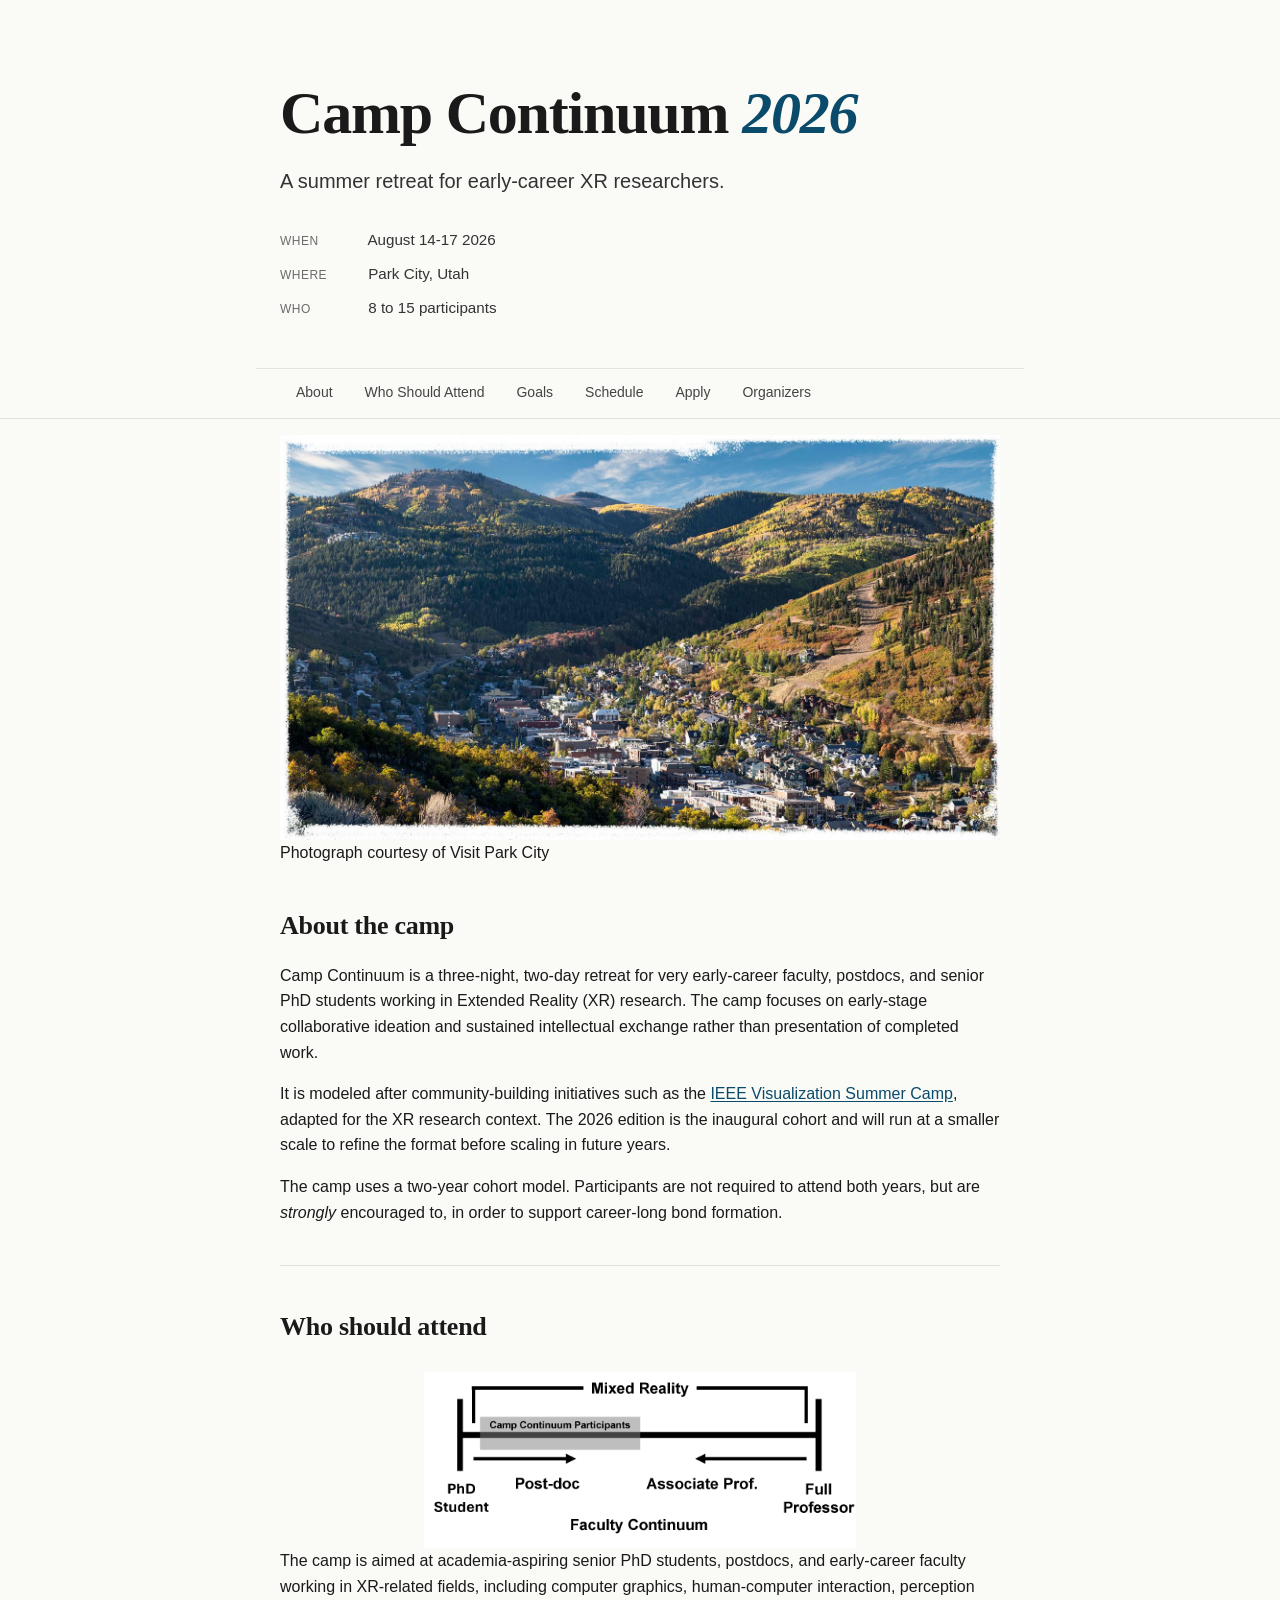
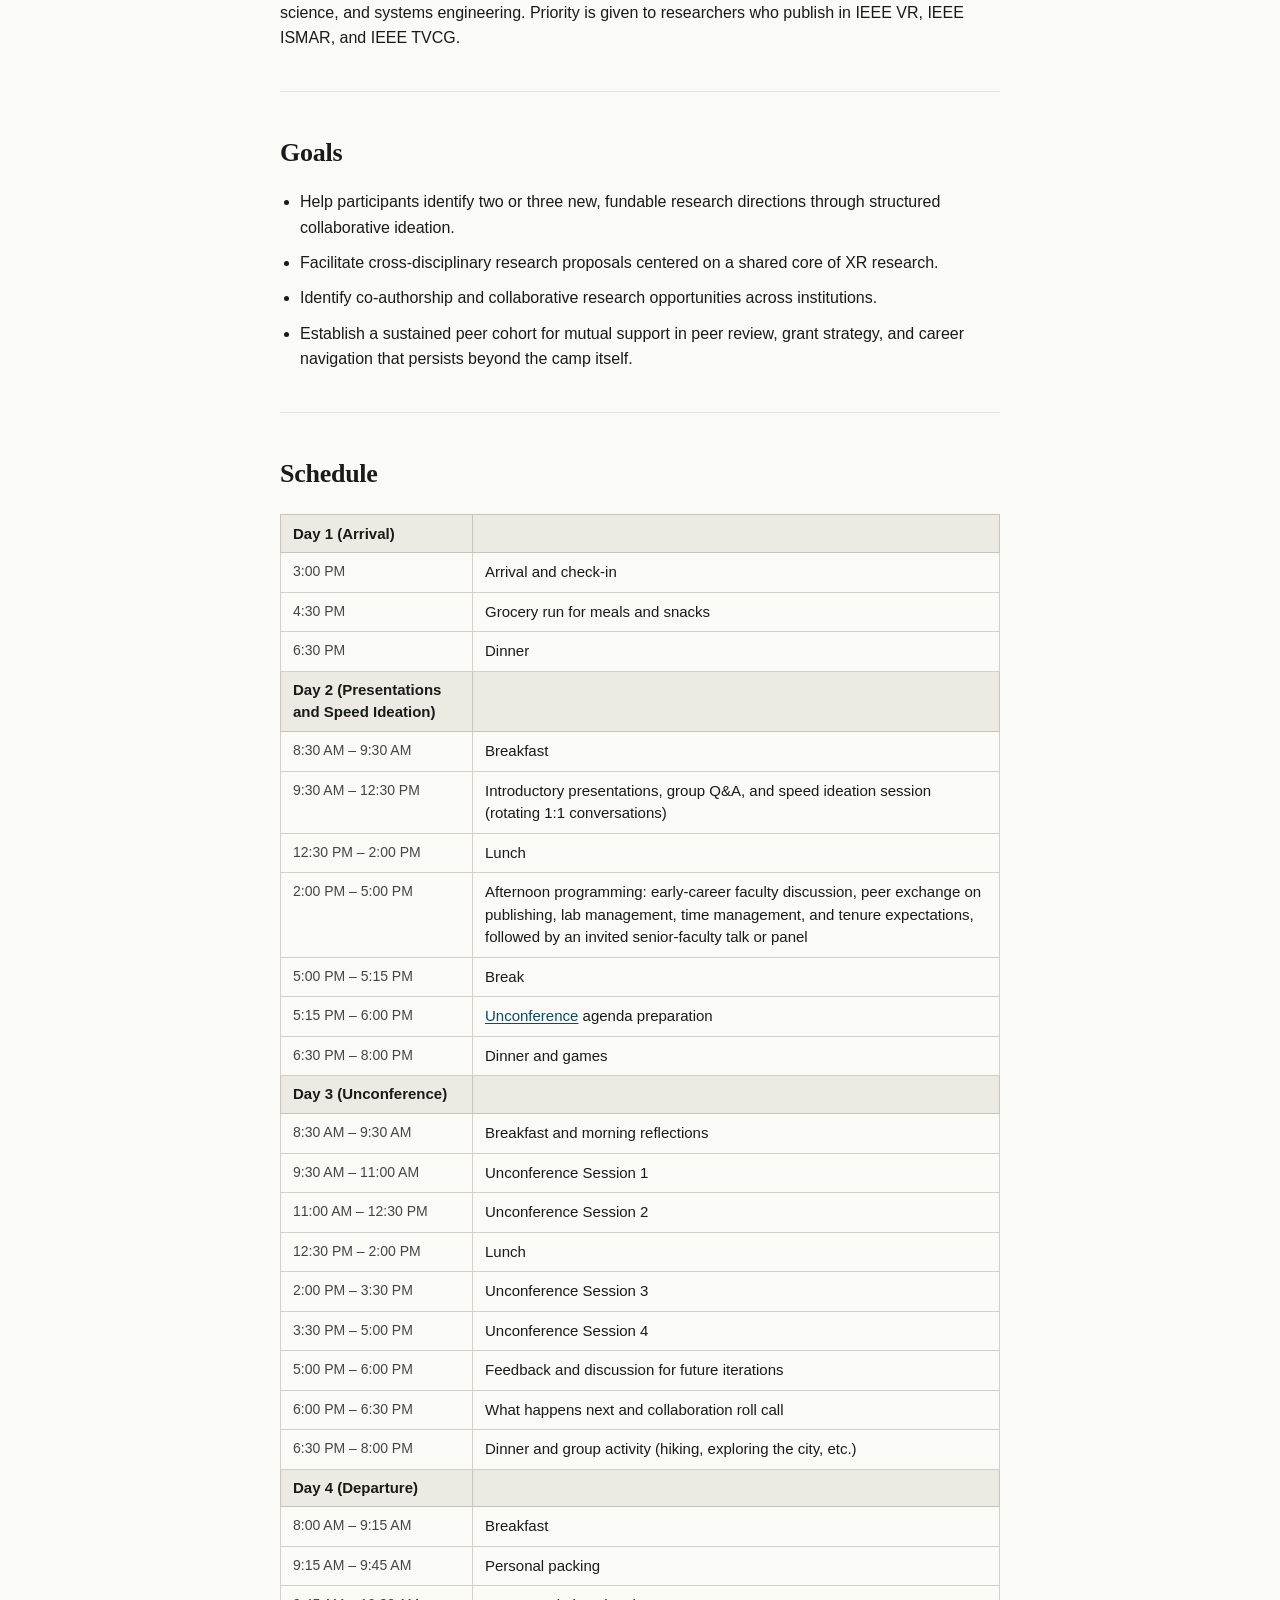
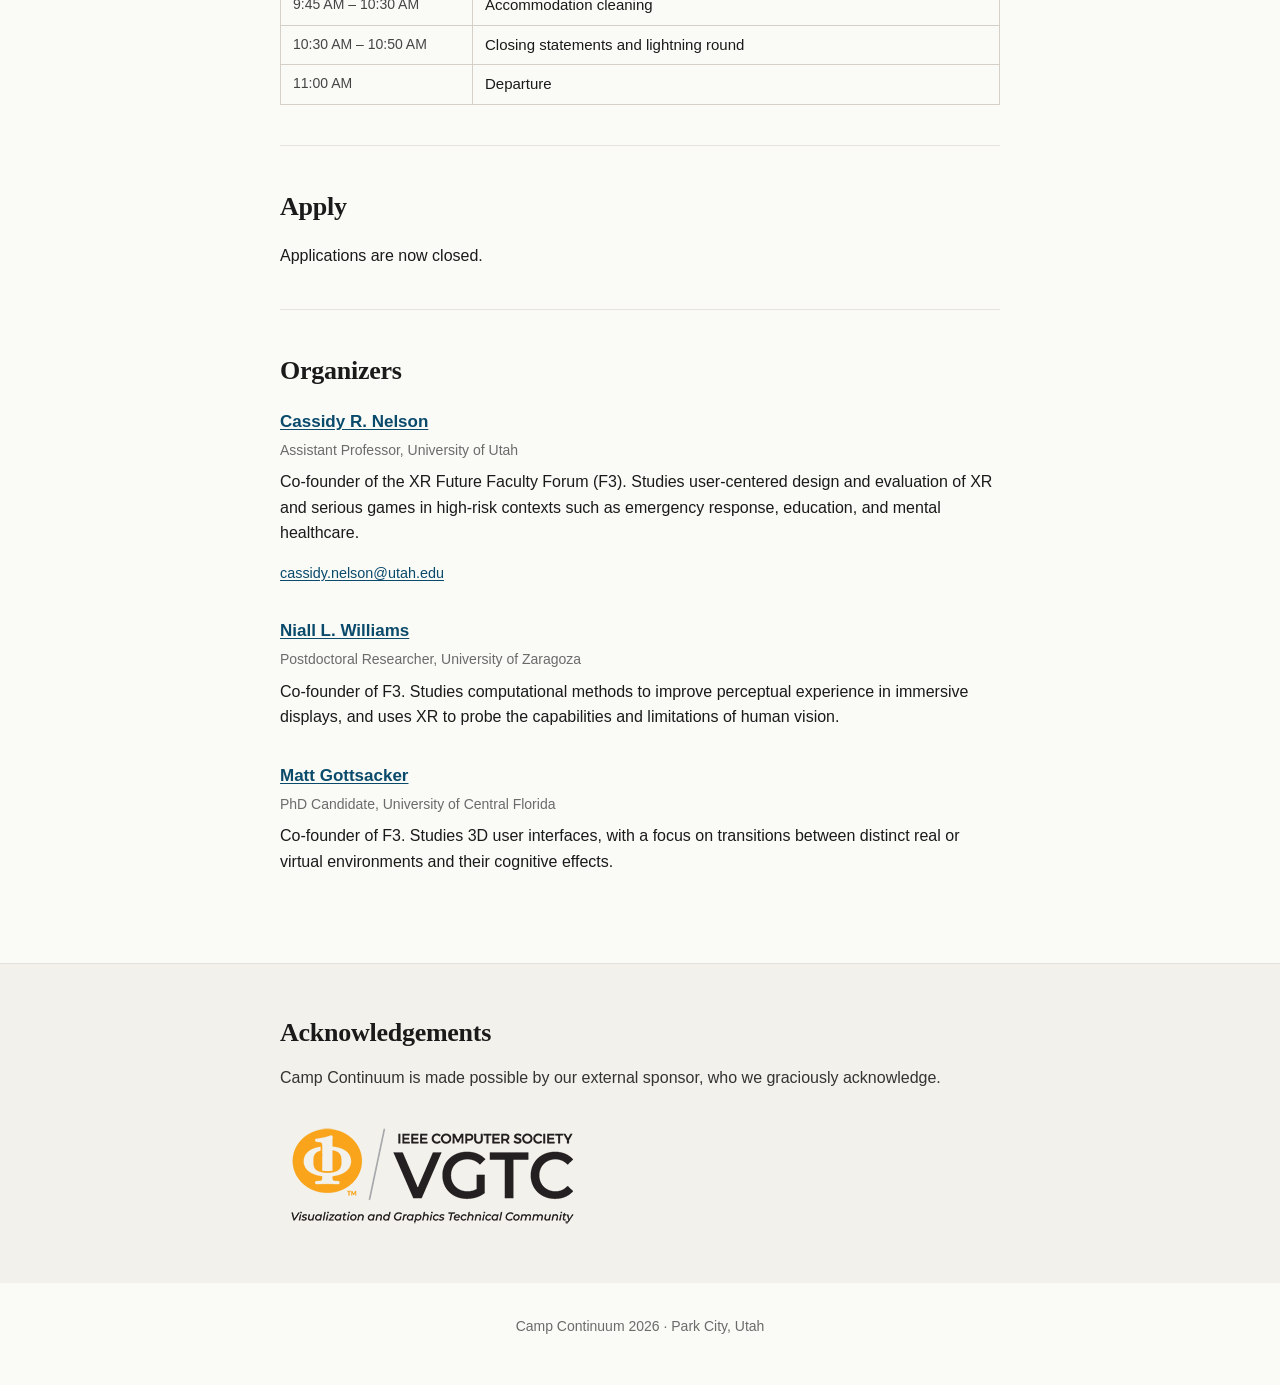
==== commit 4f688188: "applicaitons" ====
--- a/2026/index.html
+++ b/2026/index.html
@@ -200,13 +200,16 @@
     <section class="section" id="apply">
       <h2>Apply</h2>
       <p>
+        Applications are now closed.
+      </p>
+      <!-- <p>
         Fill out this Google Form to submit your application: <a href="https://forms.gle/xn9YMSE83v79xsYz9">https://forms.gle/xn9YMSE83v79xsYz9</a>
         <br>
         Invitations go out in mid-May. Responses are due <strong>June 5, 2026</strong>. Decisions are expected to be made by June 12.
       </p>
       <p>
         For questions or recommendations, contact <a href="mailto:cassidy.nelson@utah.edu">cassidy.nelson@utah.edu</a>.
-      </p>
+      </p> -->
     </section>
 
     <section class="section" id="organizers">
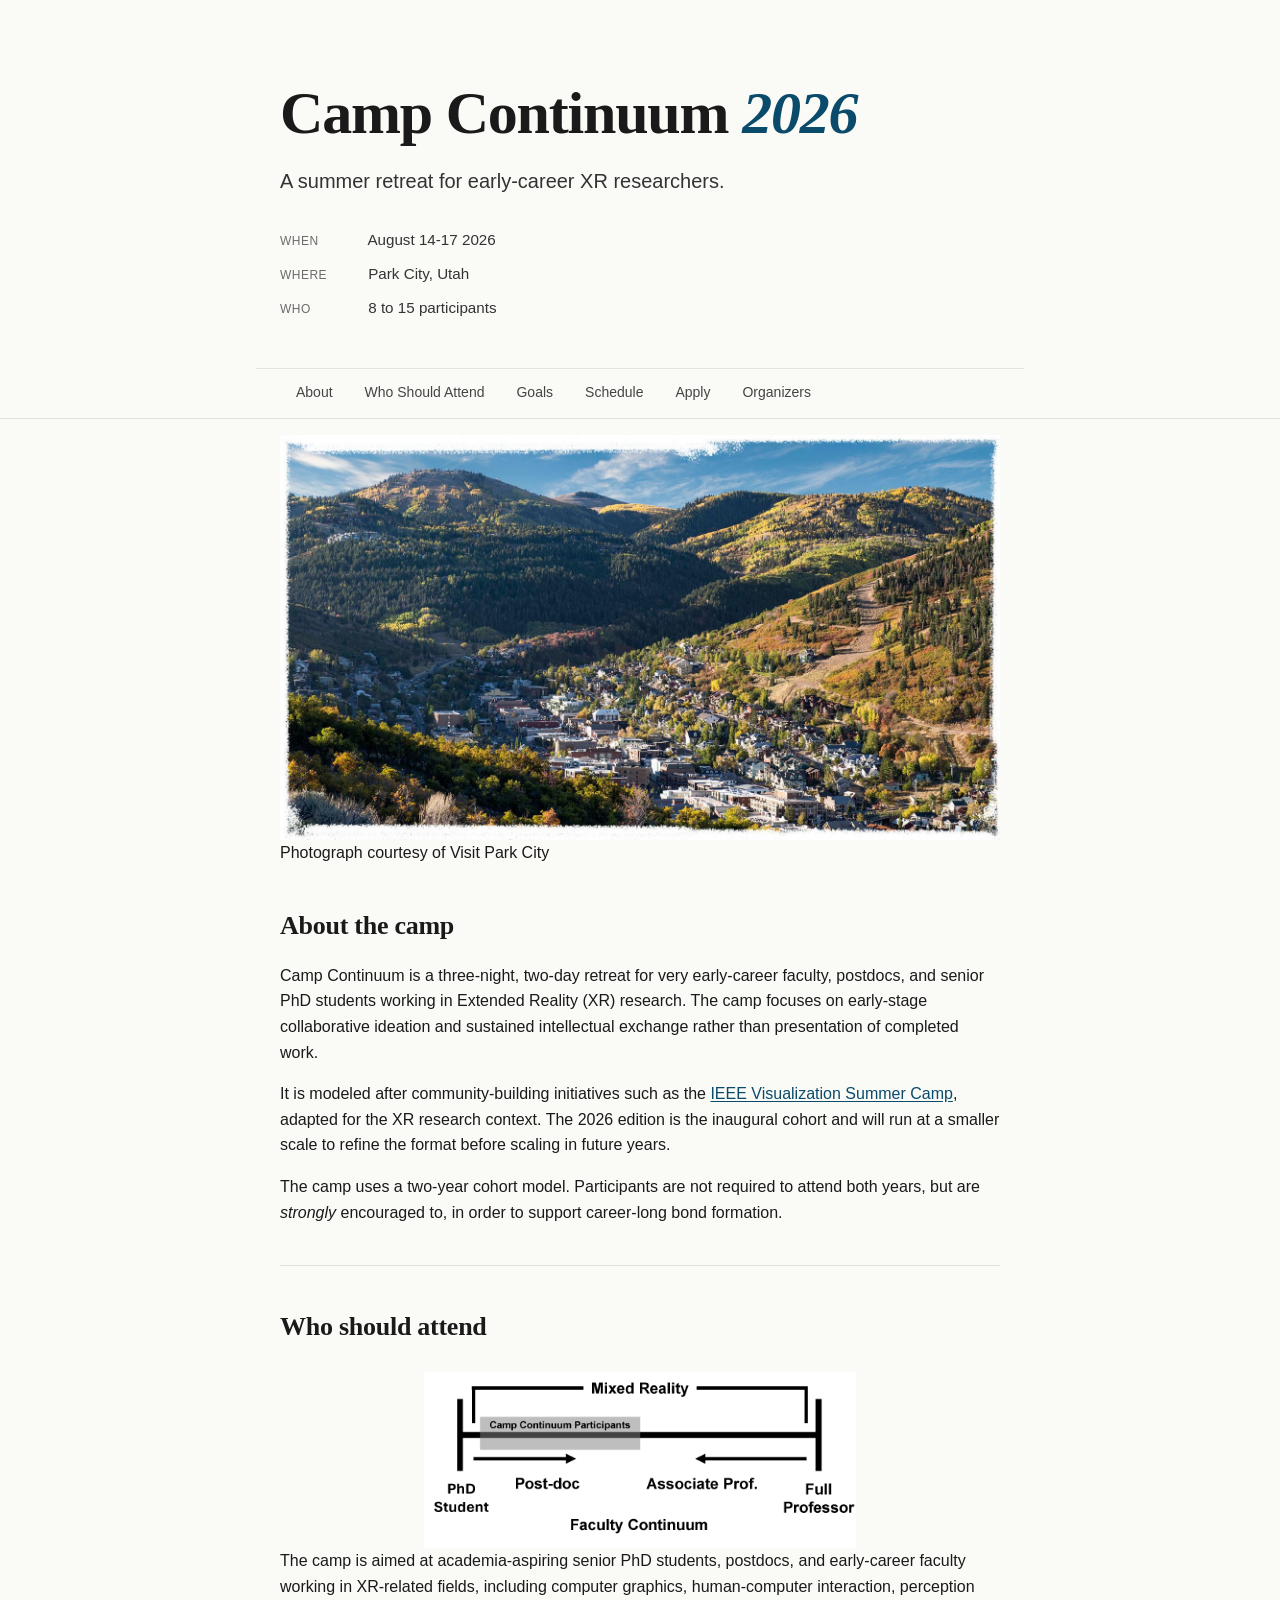
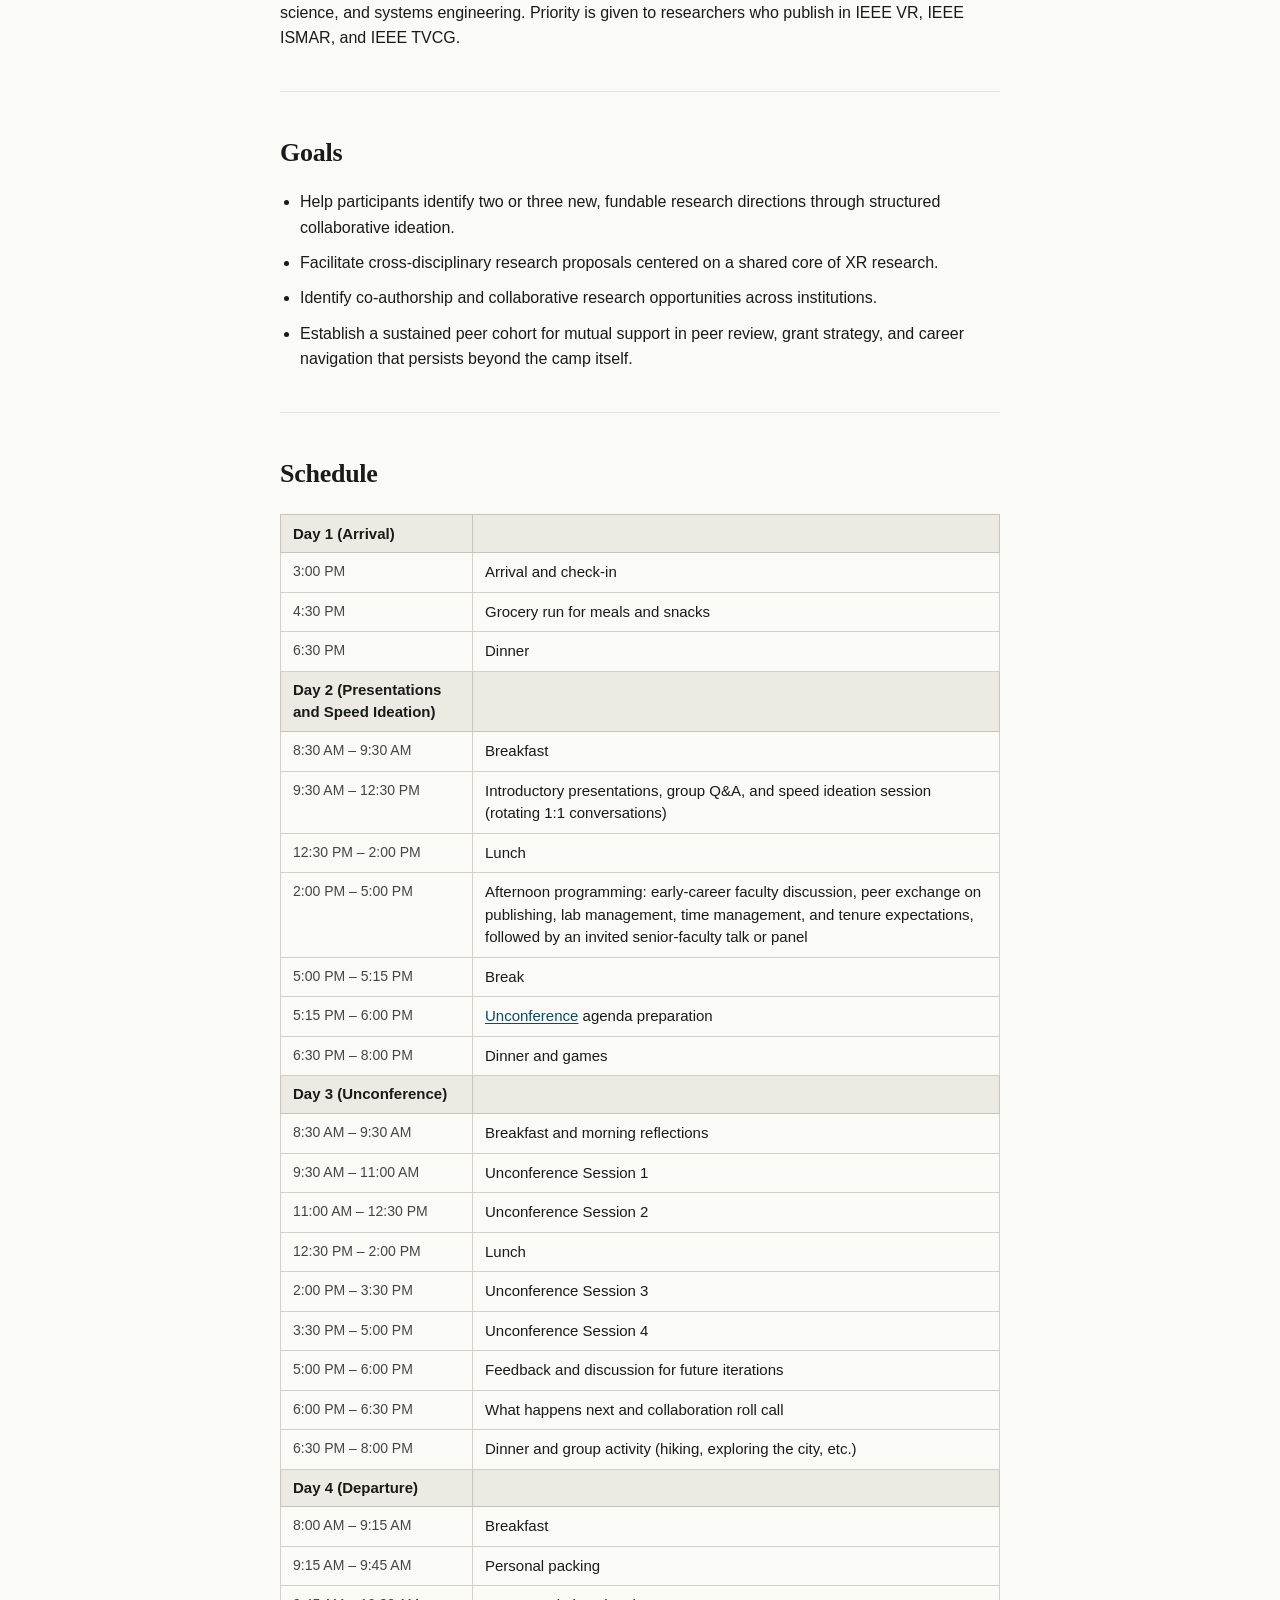
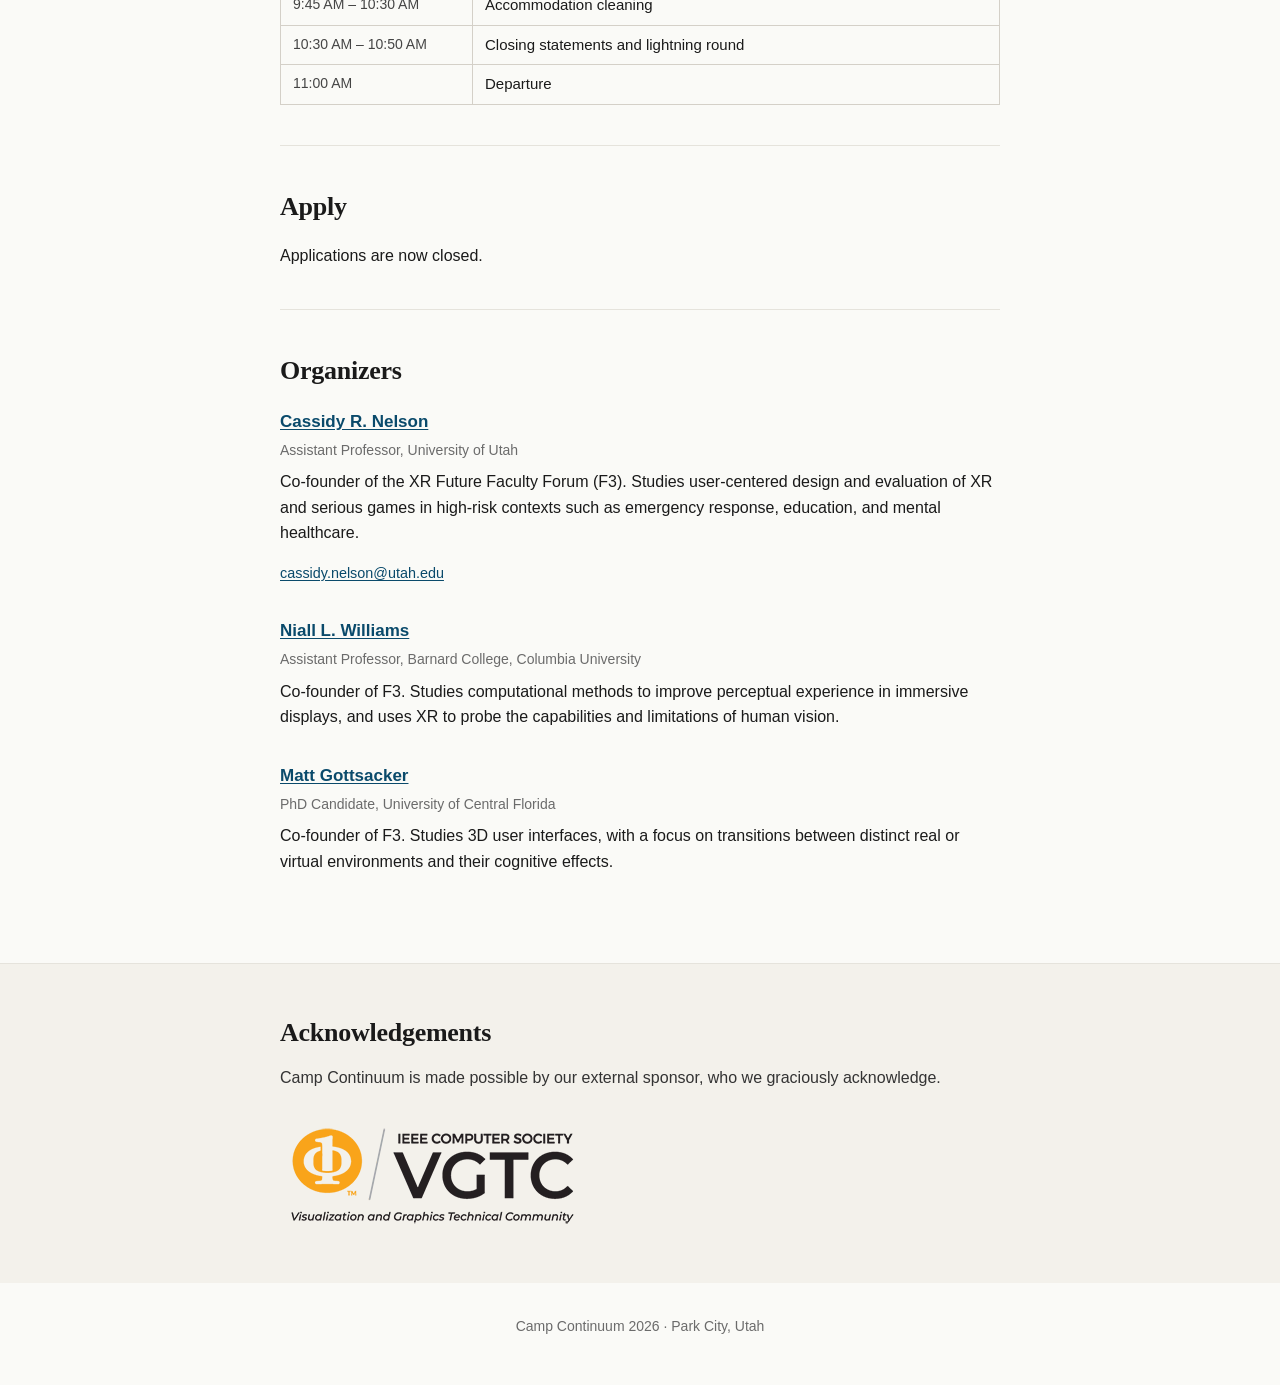
==== commit 00d733ec: "niall affiliation" ====
--- a/2026/index.html
+++ b/2026/index.html
@@ -223,7 +223,7 @@
         </div>
         <div class="organizer">
           <h3><a href="https://niall.phd/">Niall L. Williams</a></h3>
-          <p class="affiliation">Postdoctoral Researcher, University of Zaragoza</p>
+          <p class="affiliation">Assistant Professor, Barnard College, Columbia University</p>
           <p>Co-founder of F3. Studies computational methods to improve perceptual experience in immersive displays, and uses XR to probe the capabilities and limitations of human vision.</p>
         </div>
         <div class="organizer">
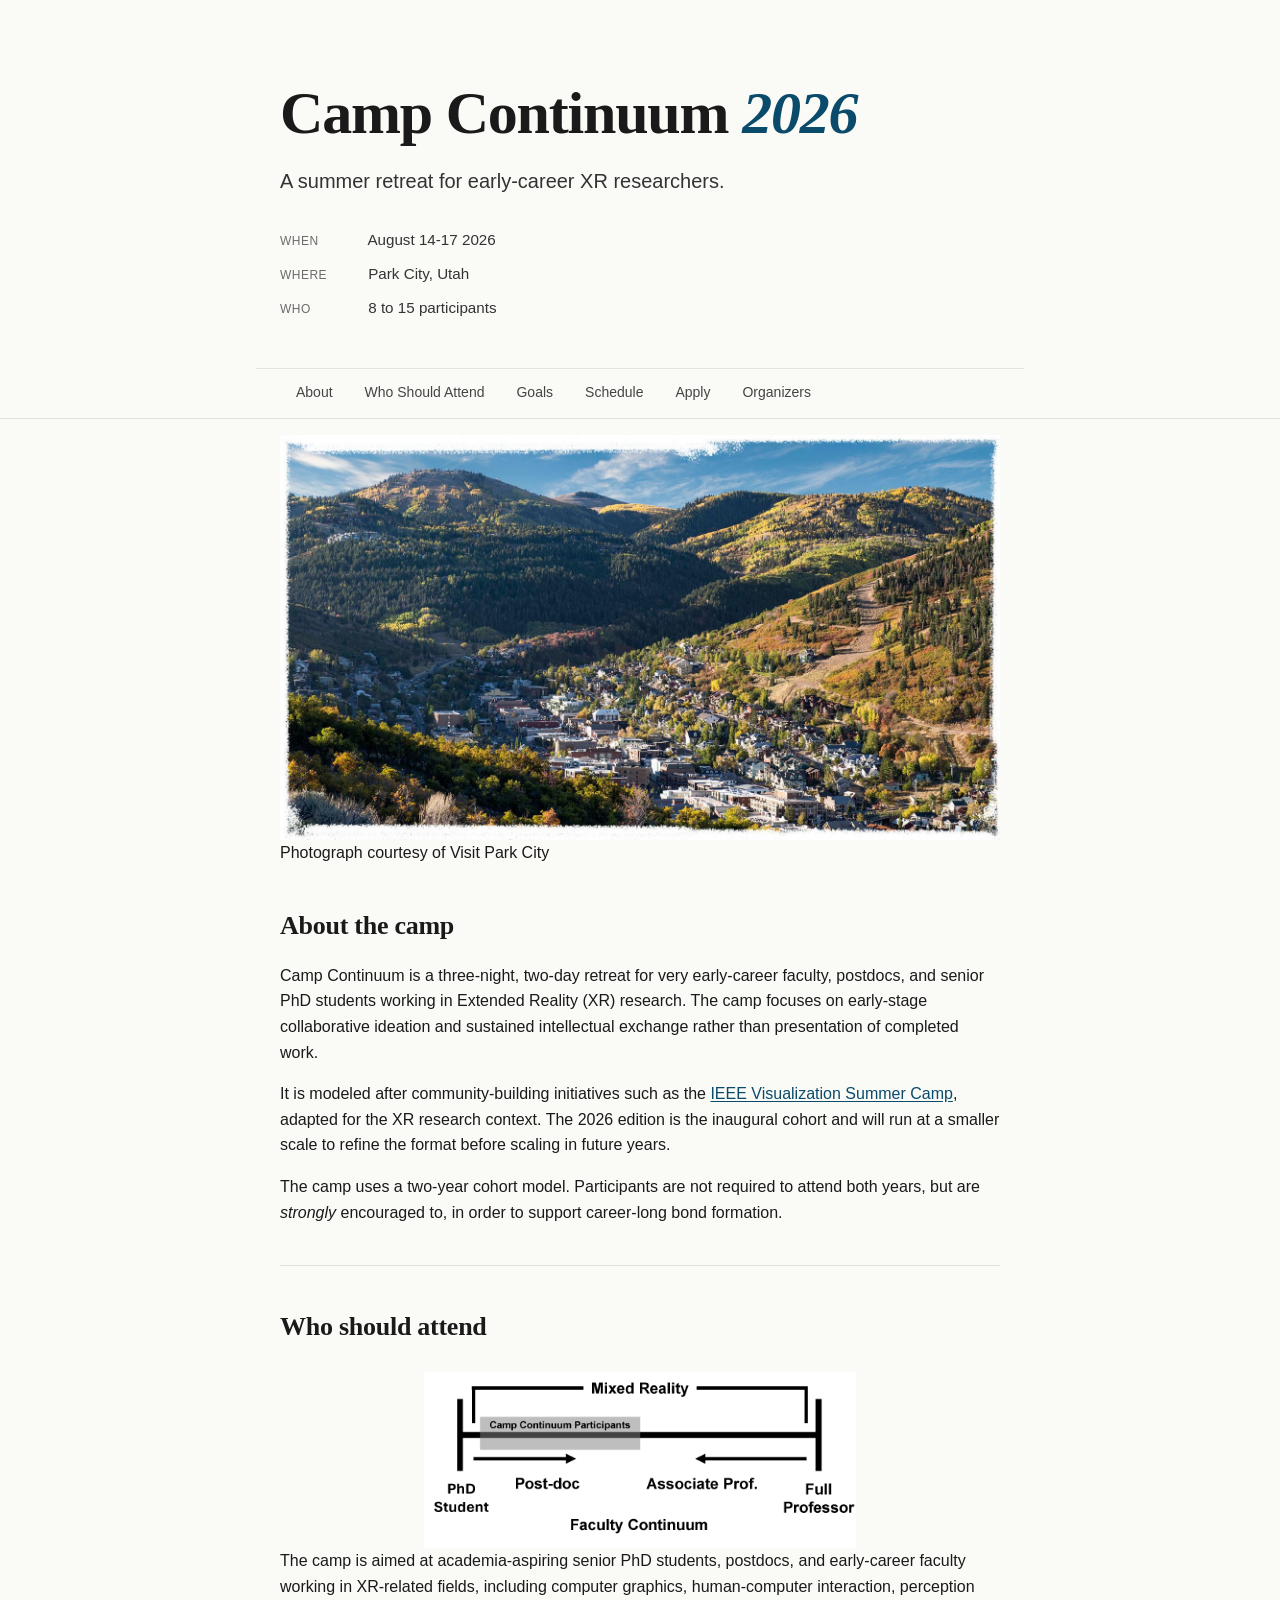
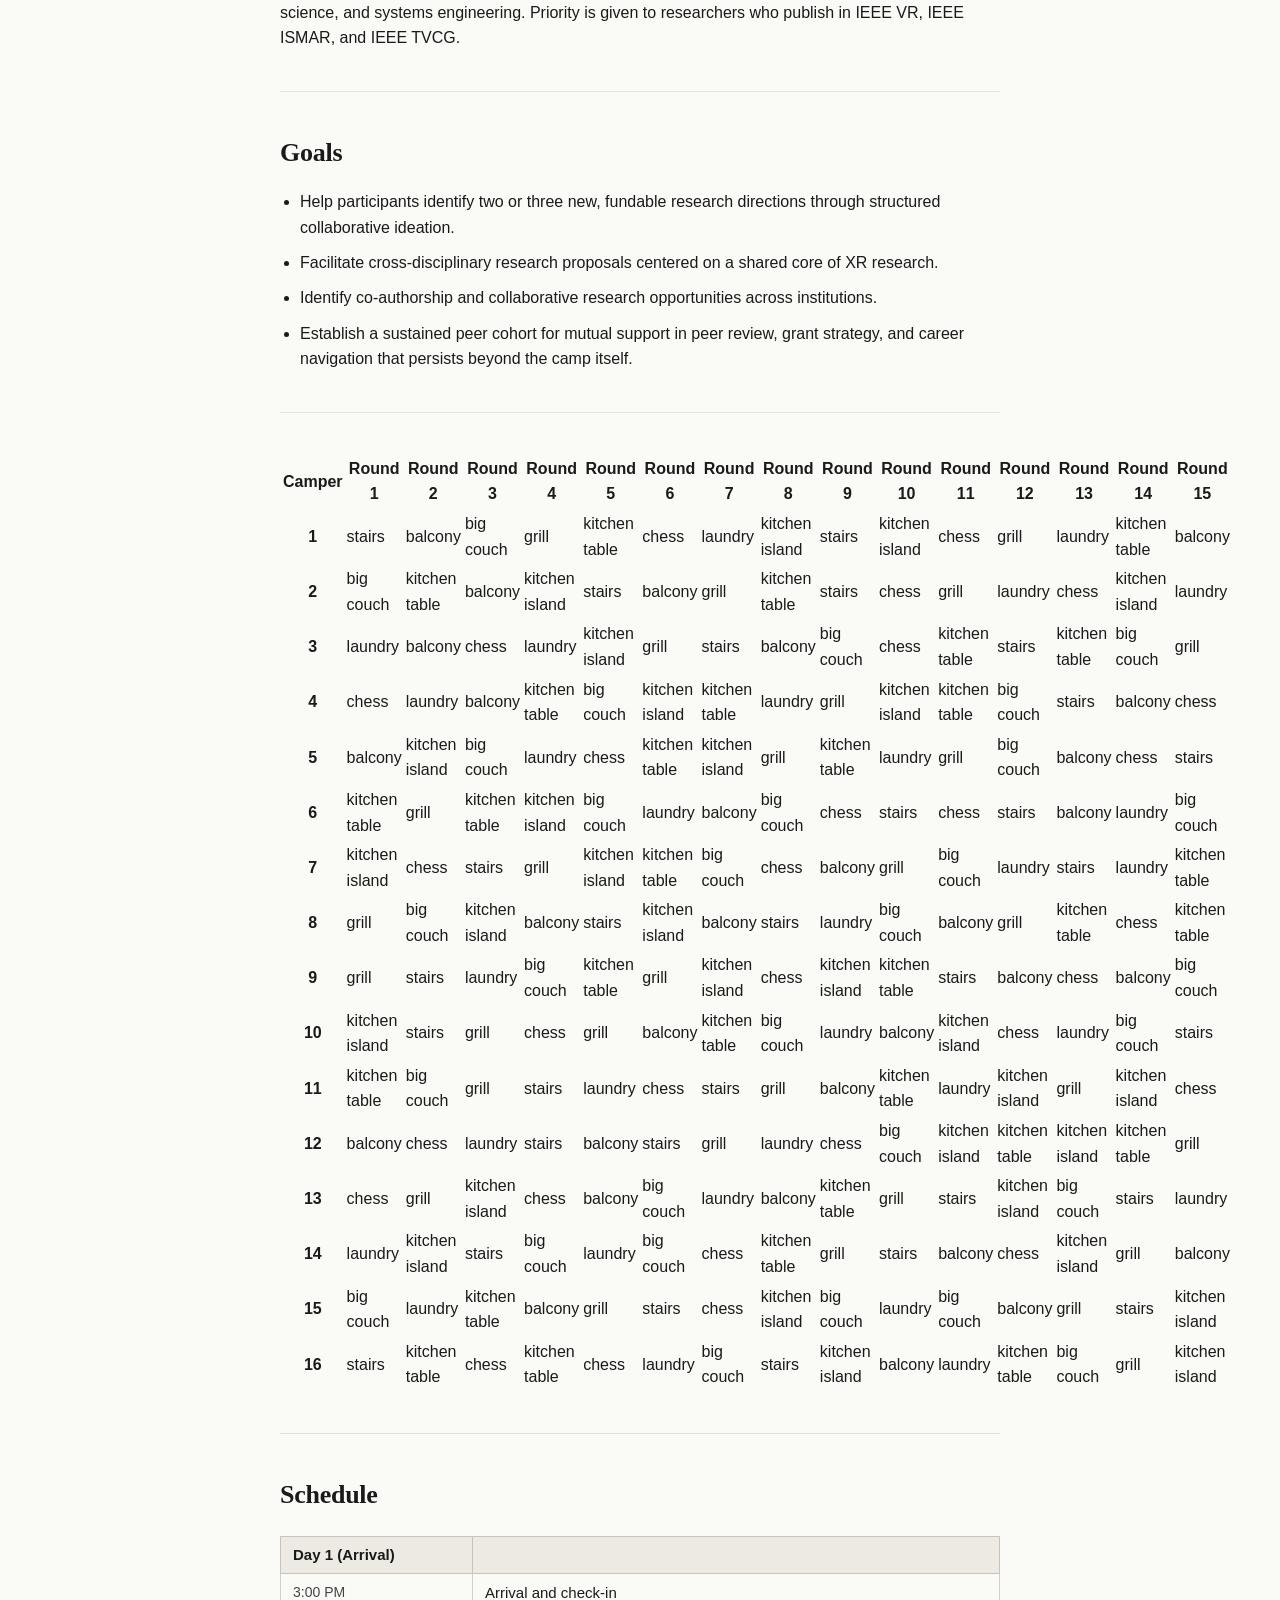
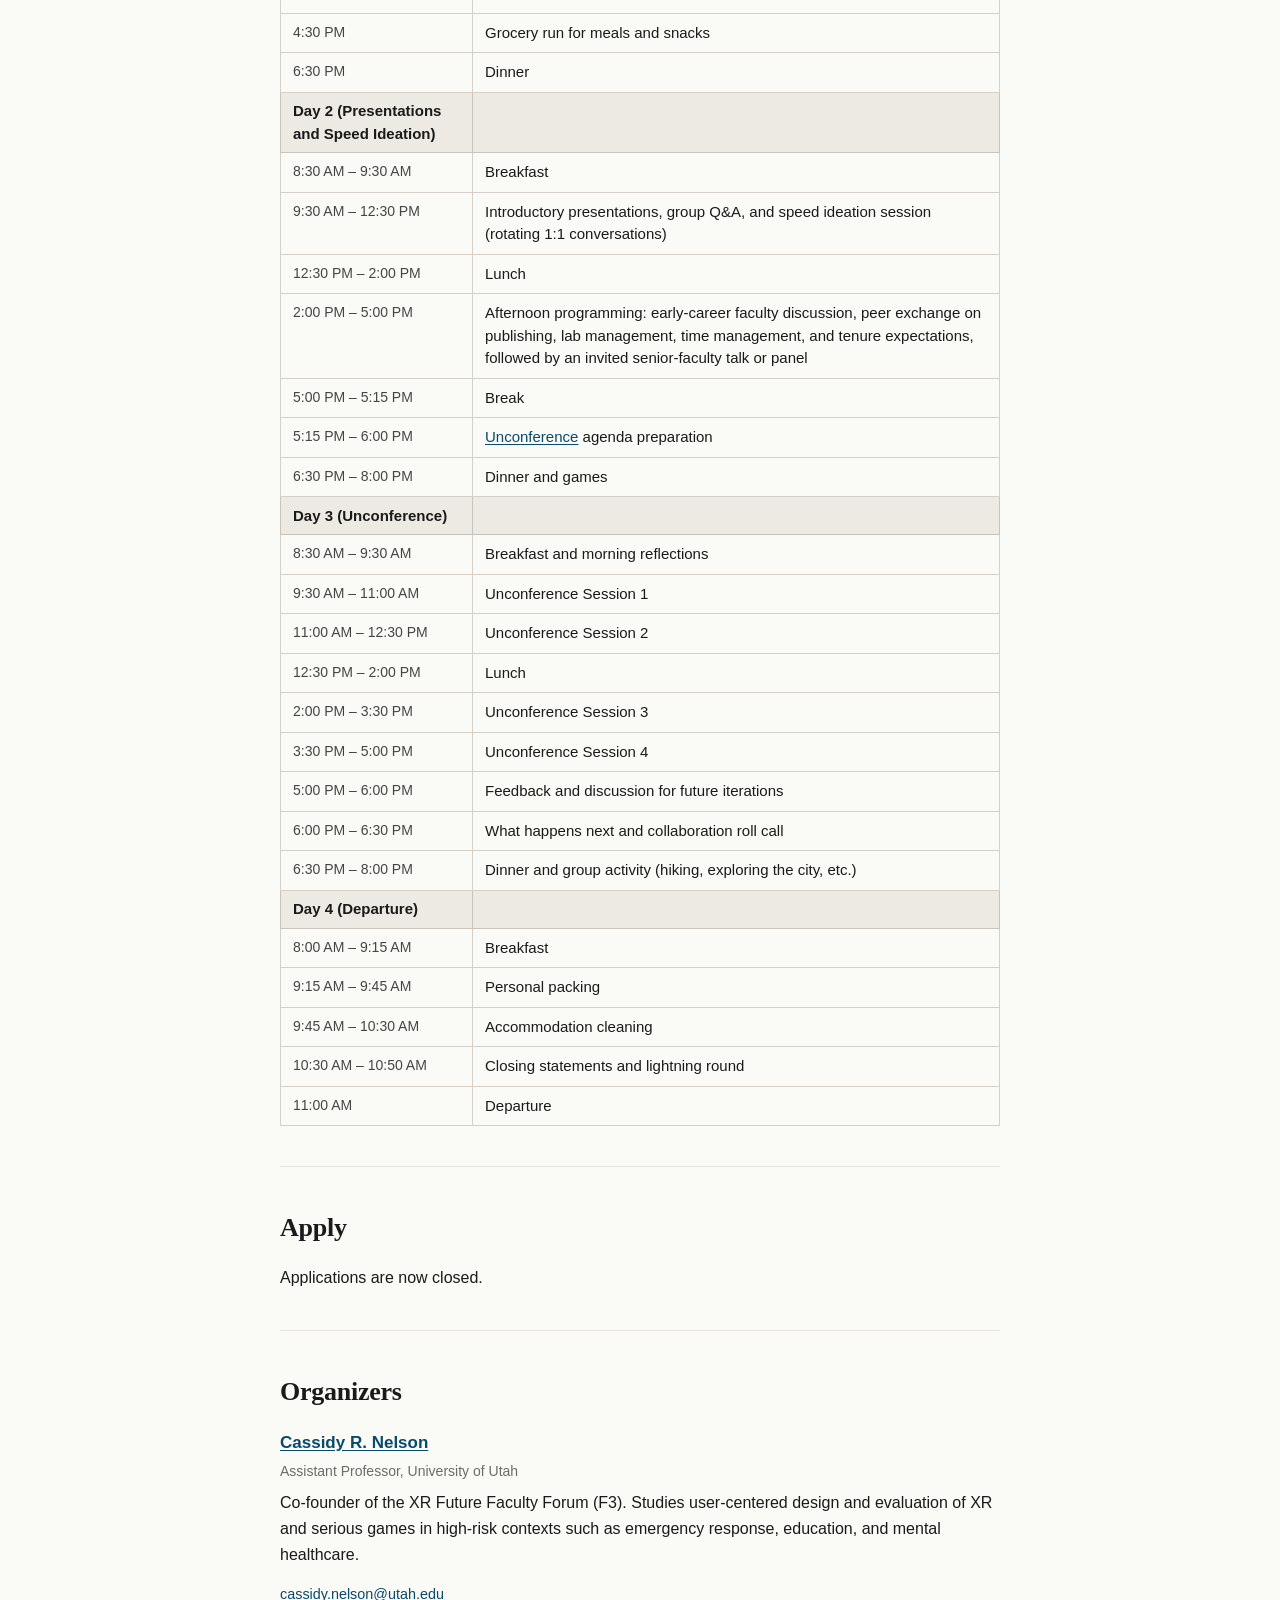
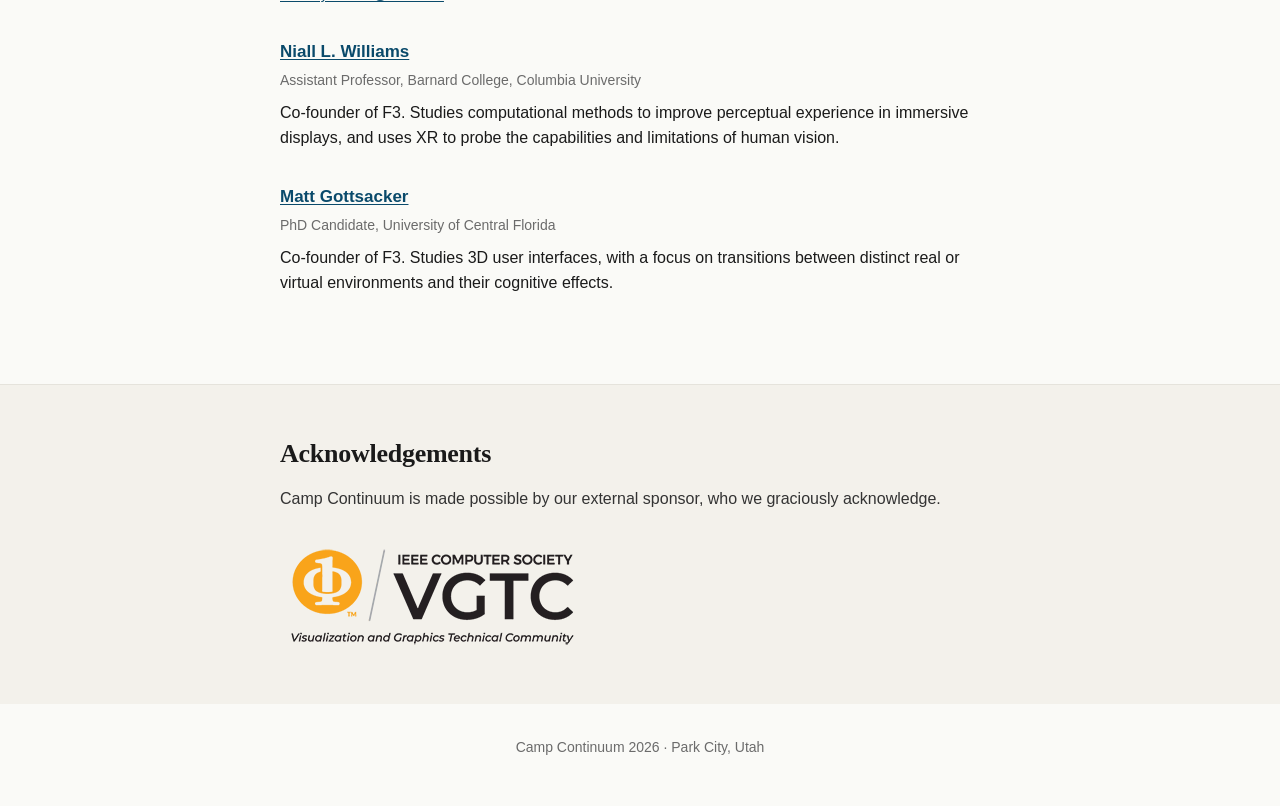
==== commit bdf4aa81: "Add table for camper activities and rounds" ====
--- a/2026/index.html
+++ b/2026/index.html
@@ -66,6 +66,322 @@
         <li>Identify co-authorship and collaborative research opportunities across institutions.</li>
         <li>Establish a sustained peer cohort for mutual support in peer review, grant strategy, and career navigation that persists beyond the camp itself.</li>
       </ul>
+    </section>
+
+    <section class="section">
+
+      <table>
+  <thead>
+    <tr>
+      <th>Camper</th>
+      <th>Round 1</th>
+      <th>Round 2</th>
+      <th>Round 3</th>
+      <th>Round 4</th>
+      <th>Round 5</th>
+      <th>Round 6</th>
+      <th>Round 7</th>
+      <th>Round 8</th>
+      <th>Round 9</th>
+      <th>Round 10</th>
+      <th>Round 11</th>
+      <th>Round 12</th>
+      <th>Round 13</th>
+      <th>Round 14</th>
+      <th>Round 15</th>
+    </tr>
+  </thead>
+  <tbody>
+    <tr>
+      <th>1</th>
+      <td>stairs</td>
+      <td>balcony</td>
+      <td>big couch</td>
+      <td>grill</td>
+      <td>kitchen table</td>
+      <td>chess</td>
+      <td>laundry</td>
+      <td>kitchen island</td>
+      <td>stairs</td>
+      <td>kitchen island</td>
+      <td>chess</td>
+      <td>grill</td>
+      <td>laundry</td>
+      <td>kitchen table</td>
+      <td>balcony</td>
+    </tr>
+    <tr>
+      <th>2</th>
+      <td>big couch</td>
+      <td>kitchen table</td>
+      <td>balcony</td>
+      <td>kitchen island</td>
+      <td>stairs</td>
+      <td>balcony</td>
+      <td>grill</td>
+      <td>kitchen table</td>
+      <td>stairs</td>
+      <td>chess</td>
+      <td>grill</td>
+      <td>laundry</td>
+      <td>chess</td>
+      <td>kitchen island</td>
+      <td>laundry</td>
+    </tr>
+    <tr>
+      <th>3</th>
+      <td>laundry</td>
+      <td>balcony</td>
+      <td>chess</td>
+      <td>laundry</td>
+      <td>kitchen island</td>
+      <td>grill</td>
+      <td>stairs</td>
+      <td>balcony</td>
+      <td>big couch</td>
+      <td>chess</td>
+      <td>kitchen table</td>
+      <td>stairs</td>
+      <td>kitchen table</td>
+      <td>big couch</td>
+      <td>grill</td>
+    </tr>
+    <tr>
+      <th>4</th>
+      <td>chess</td>
+      <td>laundry</td>
+      <td>balcony</td>
+      <td>kitchen table</td>
+      <td>big couch</td>
+      <td>kitchen island</td>
+      <td>kitchen table</td>
+      <td>laundry</td>
+      <td>grill</td>
+      <td>kitchen island</td>
+      <td>kitchen table</td>
+      <td>big couch</td>
+      <td>stairs</td>
+      <td>balcony</td>
+      <td>chess</td>
+    </tr>
+    <tr>
+      <th>5</th>
+      <td>balcony</td>
+      <td>kitchen island</td>
+      <td>big couch</td>
+      <td>laundry</td>
+      <td>chess</td>
+      <td>kitchen table</td>
+      <td>kitchen island</td>
+      <td>grill</td>
+      <td>kitchen table</td>
+      <td>laundry</td>
+      <td>grill</td>
+      <td>big couch</td>
+      <td>balcony</td>
+      <td>chess</td>
+      <td>stairs</td>
+    </tr>
+    <tr>
+      <th>6</th>
+      <td>kitchen table</td>
+      <td>grill</td>
+      <td>kitchen table</td>
+      <td>kitchen island</td>
+      <td>big couch</td>
+      <td>laundry</td>
+      <td>balcony</td>
+      <td>big couch</td>
+      <td>chess</td>
+      <td>stairs</td>
+      <td>chess</td>
+      <td>stairs</td>
+      <td>balcony</td>
+      <td>laundry</td>
+      <td>big couch</td>
+    </tr>
+    <tr>
+      <th>7</th>
+      <td>kitchen island</td>
+      <td>chess</td>
+      <td>stairs</td>
+      <td>grill</td>
+      <td>kitchen island</td>
+      <td>kitchen table</td>
+      <td>big couch</td>
+      <td>chess</td>
+      <td>balcony</td>
+      <td>grill</td>
+      <td>big couch</td>
+      <td>laundry</td>
+      <td>stairs</td>
+      <td>laundry</td>
+      <td>kitchen table</td>
+    </tr>
+    <tr>
+      <th>8</th>
+      <td>grill</td>
+      <td>big couch</td>
+      <td>kitchen island</td>
+      <td>balcony</td>
+      <td>stairs</td>
+      <td>kitchen island</td>
+      <td>balcony</td>
+      <td>stairs</td>
+      <td>laundry</td>
+      <td>big couch</td>
+      <td>balcony</td>
+      <td>grill</td>
+      <td>kitchen table</td>
+      <td>chess</td>
+      <td>kitchen table</td>
+    </tr>
+    <tr>
+      <th>9</th>
+      <td>grill</td>
+      <td>stairs</td>
+      <td>laundry</td>
+      <td>big couch</td>
+      <td>kitchen table</td>
+      <td>grill</td>
+      <td>kitchen island</td>
+      <td>chess</td>
+      <td>kitchen island</td>
+      <td>kitchen table</td>
+      <td>stairs</td>
+      <td>balcony</td>
+      <td>chess</td>
+      <td>balcony</td>
+      <td>big couch</td>
+    </tr>
+    <tr>
+      <th>10</th>
+      <td>kitchen island</td>
+      <td>stairs</td>
+      <td>grill</td>
+      <td>chess</td>
+      <td>grill</td>
+      <td>balcony</td>
+      <td>kitchen table</td>
+      <td>big couch</td>
+      <td>laundry</td>
+      <td>balcony</td>
+      <td>kitchen island</td>
+      <td>chess</td>
+      <td>laundry</td>
+      <td>big couch</td>
+      <td>stairs</td>
+    </tr>
+    <tr>
+      <th>11</th>
+      <td>kitchen table</td>
+      <td>big couch</td>
+      <td>grill</td>
+      <td>stairs</td>
+      <td>laundry</td>
+      <td>chess</td>
+      <td>stairs</td>
+      <td>grill</td>
+      <td>balcony</td>
+      <td>kitchen table</td>
+      <td>laundry</td>
+      <td>kitchen island</td>
+      <td>grill</td>
+      <td>kitchen island</td>
+      <td>chess</td>
+    </tr>
+    <tr>
+      <th>12</th>
+      <td>balcony</td>
+      <td>chess</td>
+      <td>laundry</td>
+      <td>stairs</td>
+      <td>balcony</td>
+      <td>stairs</td>
+      <td>grill</td>
+      <td>laundry</td>
+      <td>chess</td>
+      <td>big couch</td>
+      <td>kitchen island</td>
+      <td>kitchen table</td>
+      <td>kitchen island</td>
+      <td>kitchen table</td>
+      <td>grill</td>
+    </tr>
+    <tr>
+      <th>13</th>
+      <td>chess</td>
+      <td>grill</td>
+      <td>kitchen island</td>
+      <td>chess</td>
+      <td>balcony</td>
+      <td>big couch</td>
+      <td>laundry</td>
+      <td>balcony</td>
+      <td>kitchen table</td>
+      <td>grill</td>
+      <td>stairs</td>
+      <td>kitchen island</td>
+      <td>big couch</td>
+      <td>stairs</td>
+      <td>laundry</td>
+    </tr>
+    <tr>
+      <th>14</th>
+      <td>laundry</td>
+      <td>kitchen island</td>
+      <td>stairs</td>
+      <td>big couch</td>
+      <td>laundry</td>
+      <td>big couch</td>
+      <td>chess</td>
+      <td>kitchen table</td>
+      <td>grill</td>
+      <td>stairs</td>
+      <td>balcony</td>
+      <td>chess</td>
+      <td>kitchen island</td>
+      <td>grill</td>
+      <td>balcony</td>
+    </tr>
+    <tr>
+      <th>15</th>
+      <td>big couch</td>
+      <td>laundry</td>
+      <td>kitchen table</td>
+      <td>balcony</td>
+      <td>grill</td>
+      <td>stairs</td>
+      <td>chess</td>
+      <td>kitchen island</td>
+      <td>big couch</td>
+      <td>laundry</td>
+      <td>big couch</td>
+      <td>balcony</td>
+      <td>grill</td>
+      <td>stairs</td>
+      <td>kitchen island</td>
+    </tr>
+    <tr>
+      <th>16</th>
+      <td>stairs</td>
+      <td>kitchen table</td>
+      <td>chess</td>
+      <td>kitchen table</td>
+      <td>chess</td>
+      <td>laundry</td>
+      <td>big couch</td>
+      <td>stairs</td>
+      <td>kitchen island</td>
+      <td>balcony</td>
+      <td>laundry</td>
+      <td>kitchen table</td>
+      <td>big couch</td>
+      <td>grill</td>
+      <td>kitchen island</td>
+    </tr>
+  </tbody>
+</table>
     </section>
 
     <section class="section" id="schedule">
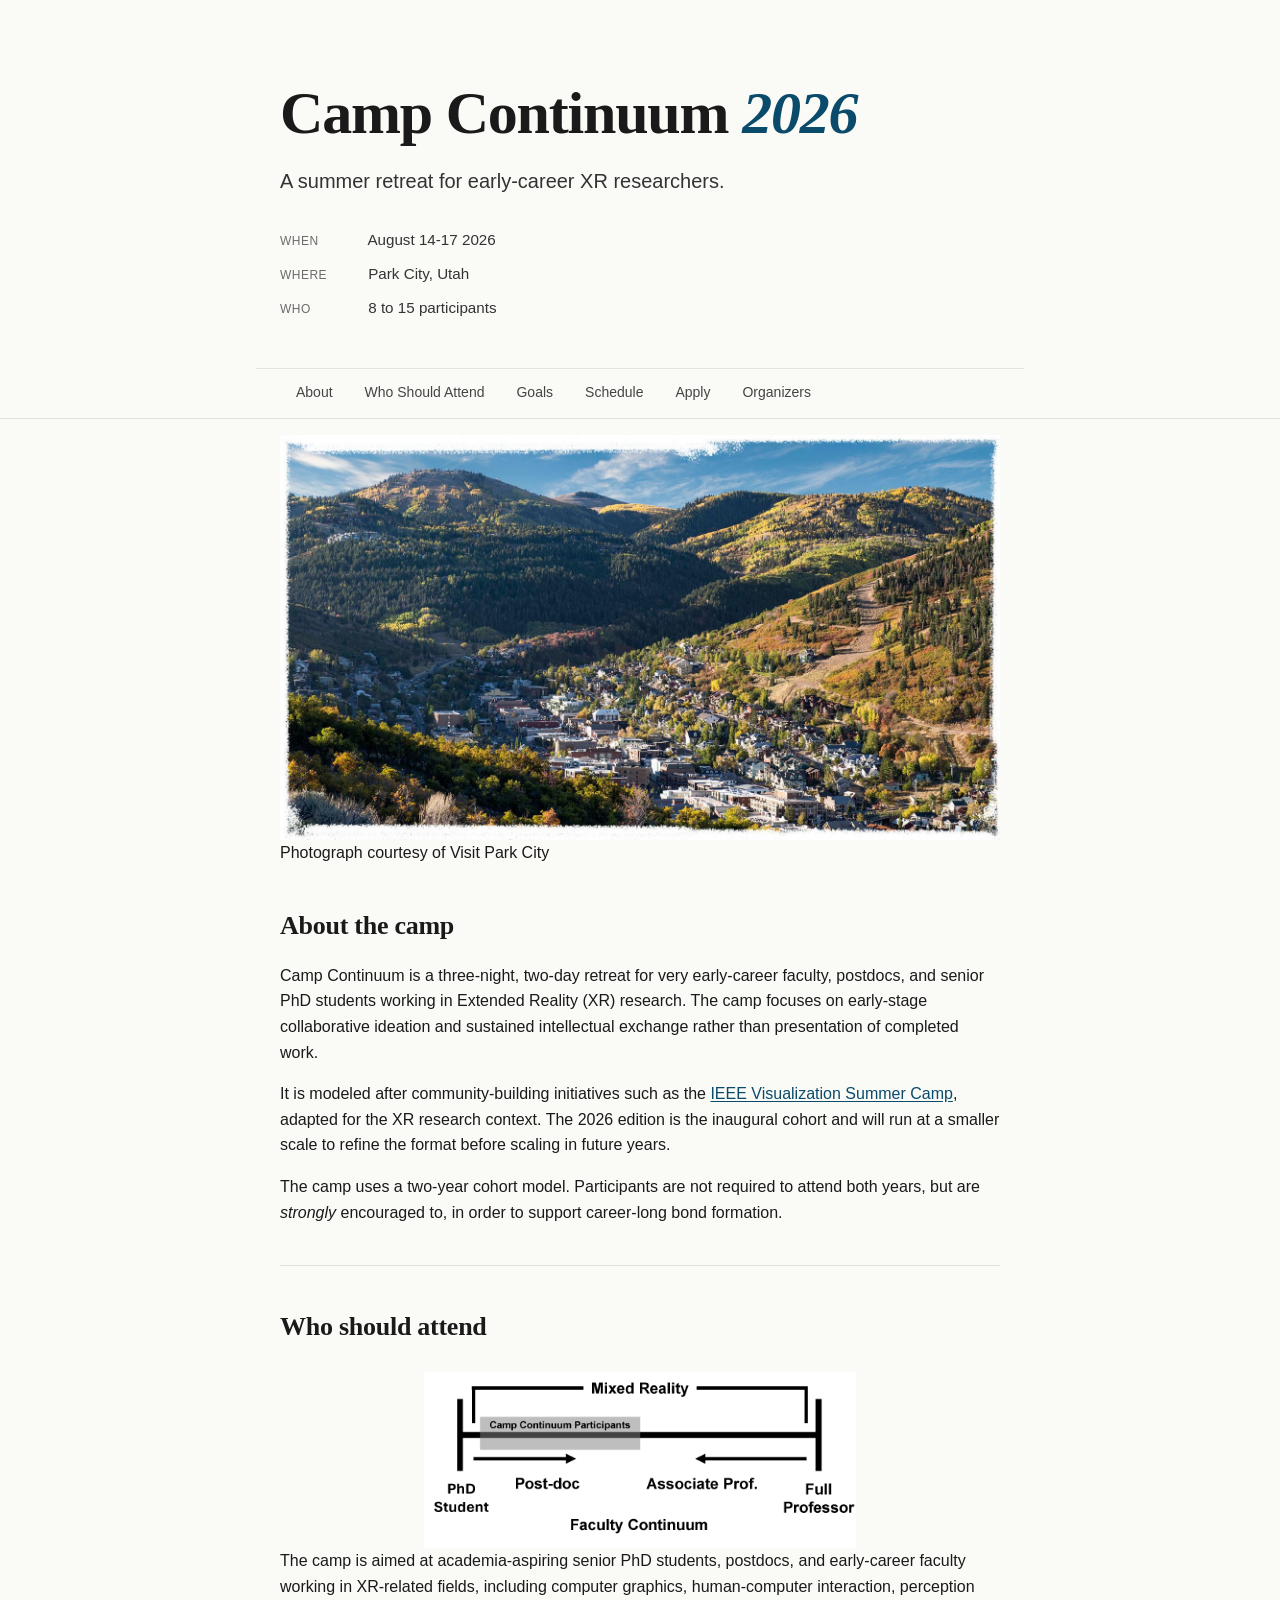
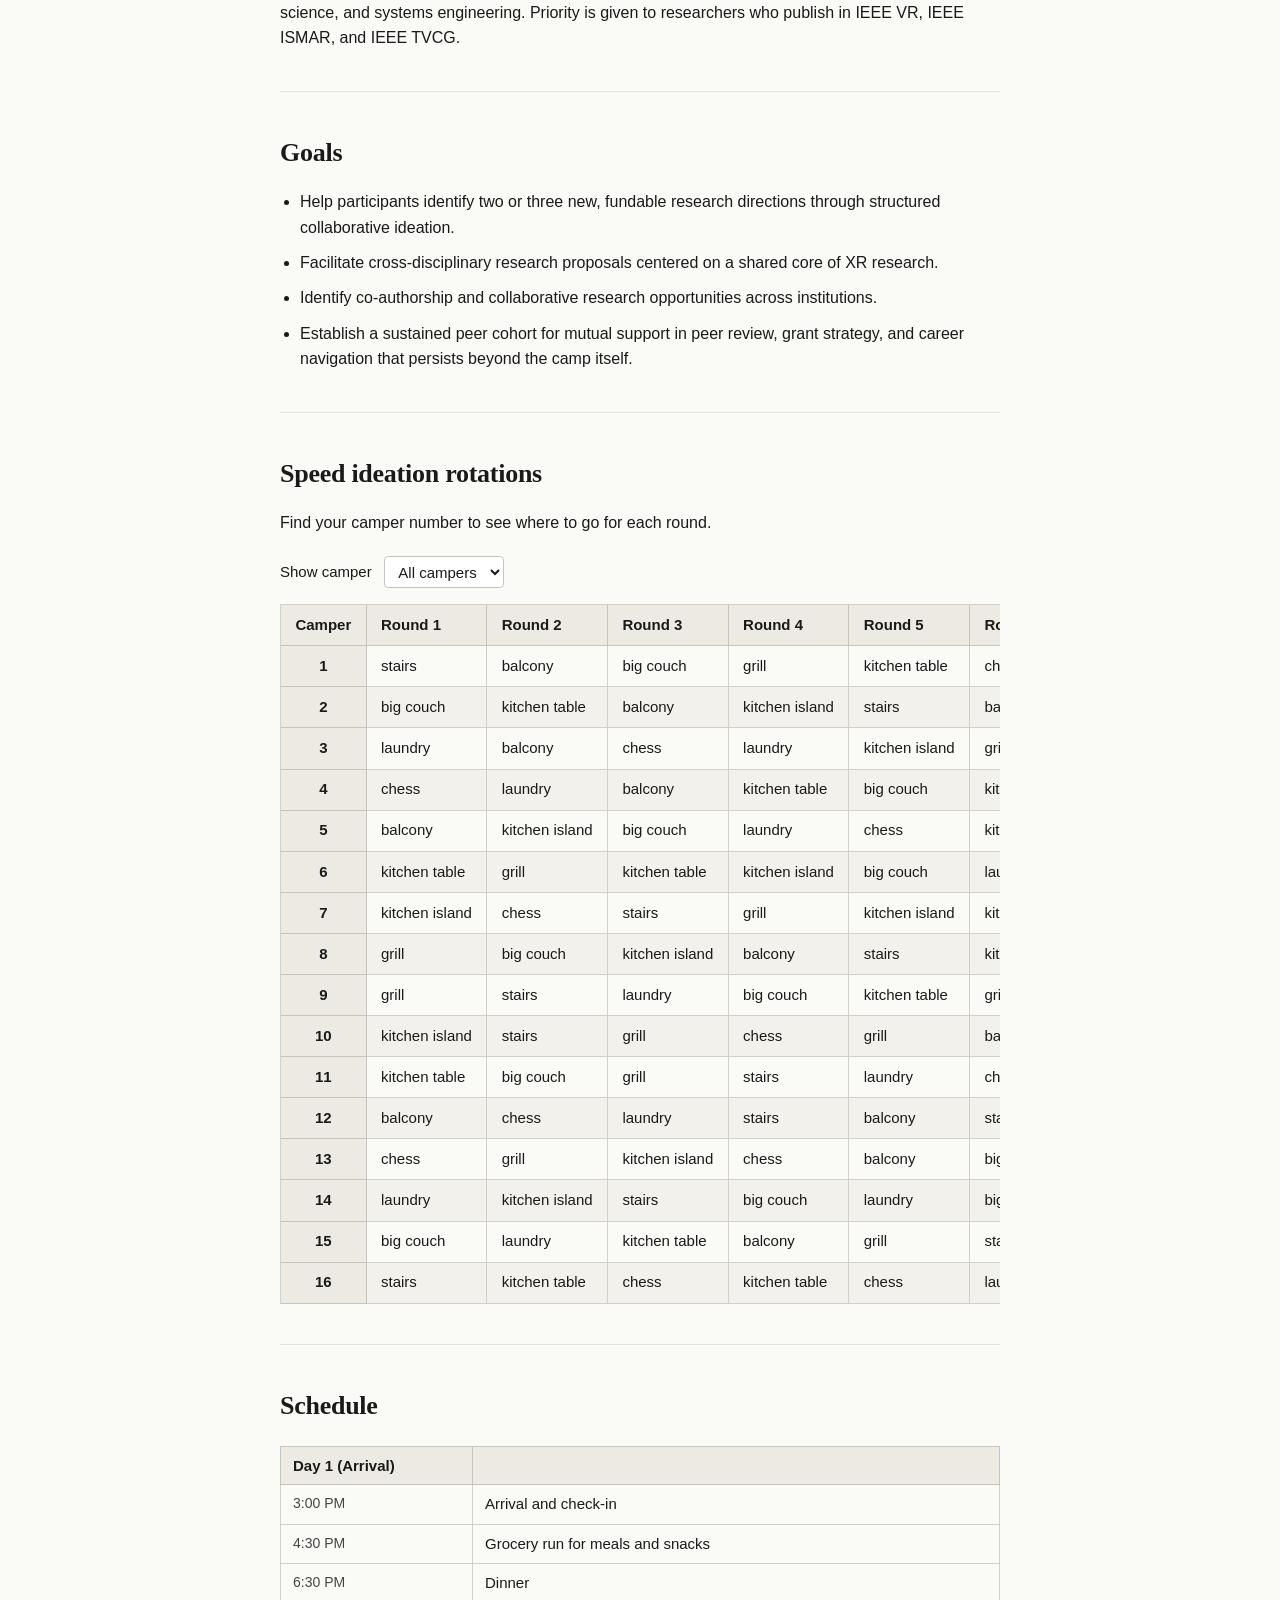
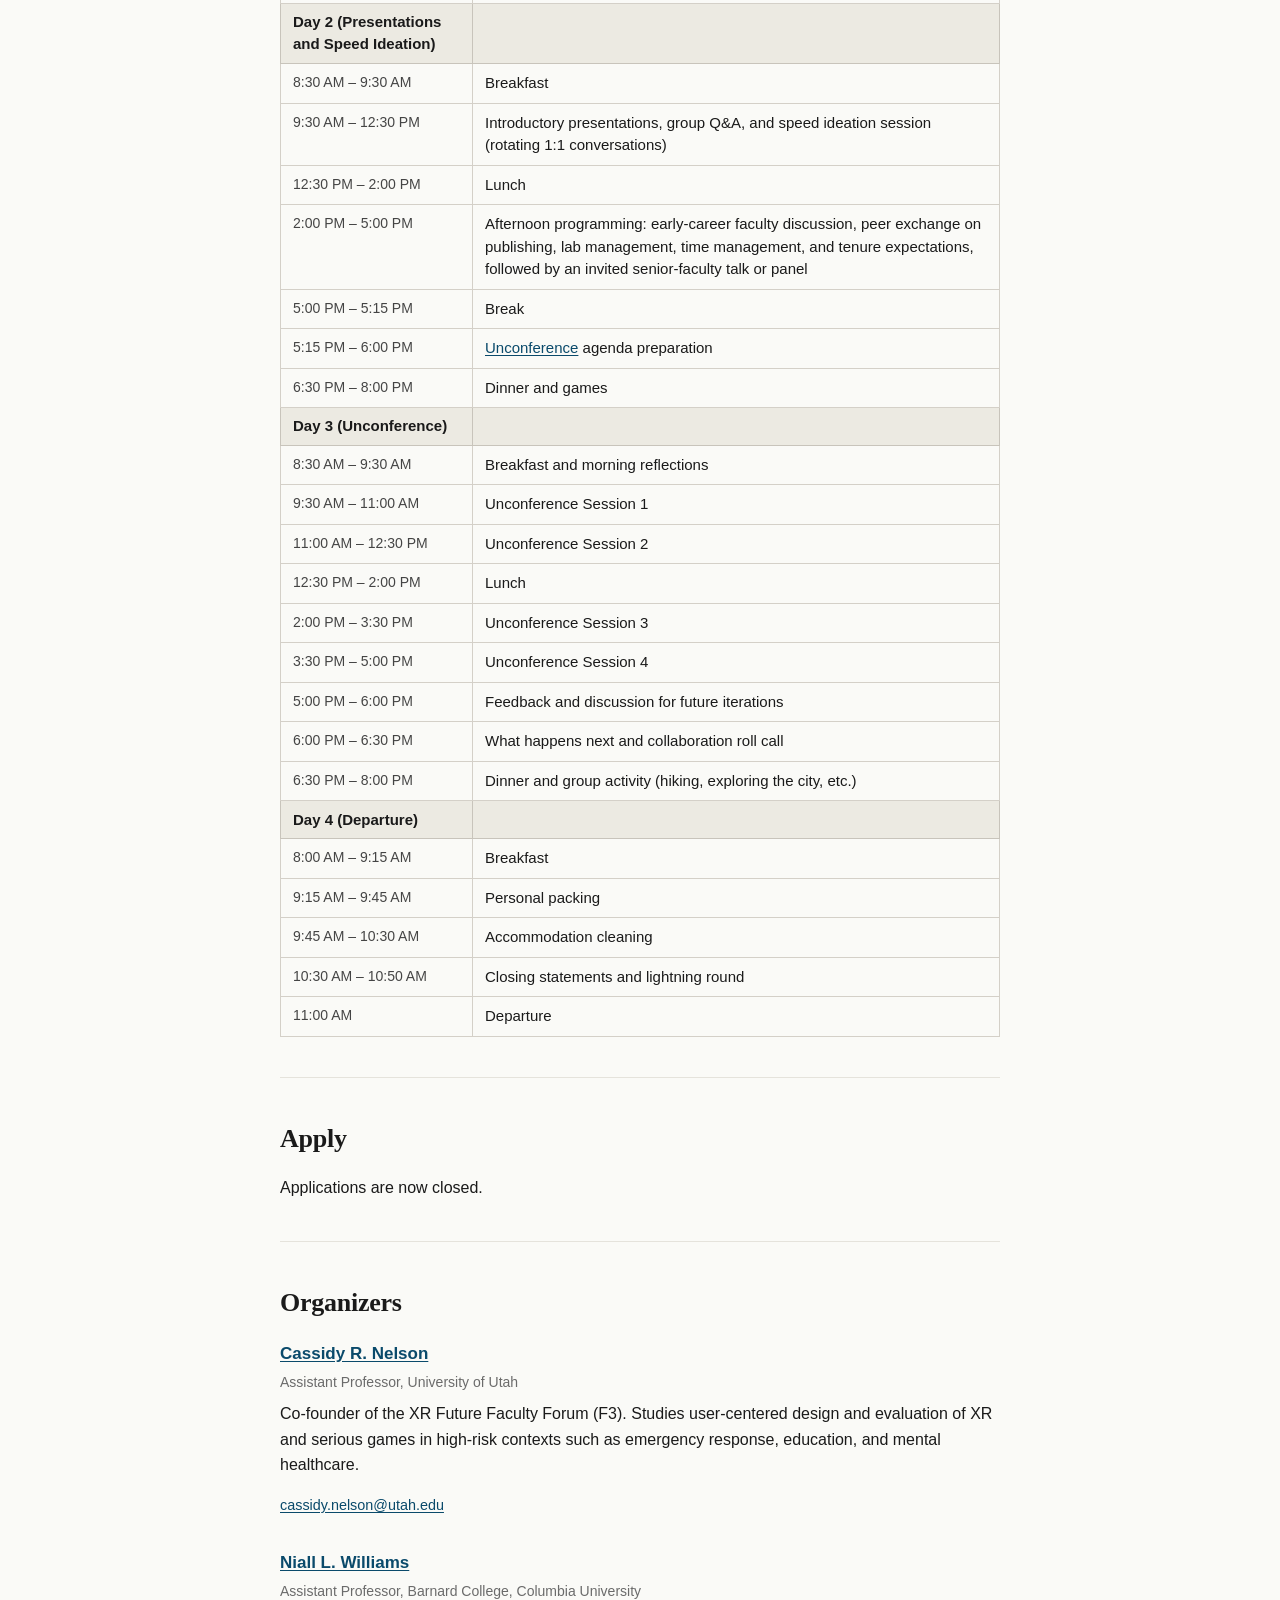
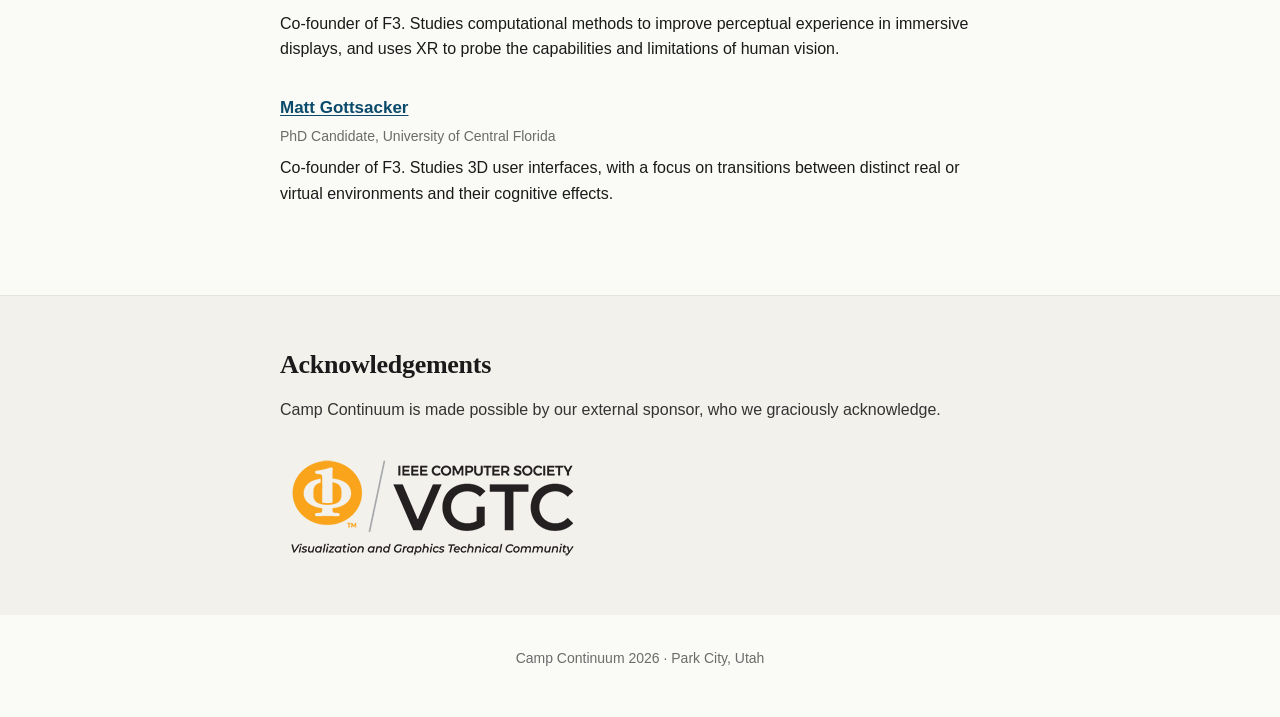
==== commit 3480a2c0: "speed dating table" ====
--- a/2026/index.html
+++ b/2026/index.html
@@ -68,9 +68,19 @@
       </ul>
     </section>
 
-    <section class="section">
-
-      <table>
+    <section class="section" id="rotations">
+      <h2>Speed ideation rotations</h2>
+      <p>Find your camper number to see where to go for each round.</p>
+
+      <div class="rotation-filter">
+        <label for="camper-filter">Show camper</label>
+        <select id="camper-filter">
+          <option value="">All campers</option>
+        </select>
+      </div>
+
+      <div class="table-scroll">
+      <table class="rotation-table" id="rotation-table">
   <thead>
     <tr>
       <th>Camper</th>
@@ -382,6 +392,7 @@
     </tr>
   </tbody>
 </table>
+      </div>
     </section>
 
     <section class="section" id="schedule">
@@ -586,6 +597,27 @@
       window.addEventListener('scroll', setActive, { passive: true });
       setActive();
     })();
+
+    (function () {
+      const select = document.getElementById('camper-filter');
+      const rows = document.querySelectorAll('#rotation-table tbody tr');
+
+      rows.forEach(function (row) {
+        const id = row.querySelector('th').textContent.trim();
+        const opt = document.createElement('option');
+        opt.value = id;
+        opt.textContent = 'Camper ' + id;
+        select.appendChild(opt);
+      });
+
+      select.addEventListener('change', function () {
+        const value = select.value;
+        rows.forEach(function (row) {
+          const id = row.querySelector('th').textContent.trim();
+          row.hidden = value !== '' && id !== value;
+        });
+      });
+    })();
   </script>
 </body>
 </html>
--- a/2026/styles.css
+++ b/2026/styles.css
@@ -261,6 +261,69 @@
 .table-scroll {
   overflow-x: auto;
   -webkit-overflow-scrolling: touch;
+}
+
+/* ---------- Rotations ---------- */
+
+.rotation-filter {
+  display: flex;
+  align-items: center;
+  gap: 0.75rem;
+  margin: 1.25rem 0 1rem;
+  font-size: 0.9375rem;
+}
+
+.rotation-filter select {
+  font: inherit;
+  padding: 0.35rem 0.6rem;
+  border: 1px solid #c8c4bb;
+  border-radius: 4px;
+  background-color: #fff;
+  color: #1a1a1a;
+}
+
+.rotation-table {
+  border-collapse: separate;
+  border-spacing: 0;
+  border-top: 1px solid #d4d0c8;
+  border-left: 1px solid #d4d0c8;
+  font-size: 0.9375rem;
+  white-space: nowrap;
+}
+
+.rotation-table th,
+.rotation-table td {
+  text-align: left;
+  padding: 0.55rem 0.9rem;
+  border-right: 1px solid #d4d0c8;
+  border-bottom: 1px solid #d4d0c8;
+  line-height: 1.5;
+}
+
+.rotation-table thead th {
+  background-color: #eceae2;
+  border-color: #c8c4bb;
+  font-weight: 600;
+}
+
+.rotation-table tbody th {
+  position: sticky;
+  left: 0;
+  background-color: #eceae2;
+  border-color: #c8c4bb;
+  font-weight: 600;
+  text-align: center;
+  font-variant-numeric: tabular-nums;
+}
+
+.rotation-table thead th:first-child {
+  position: sticky;
+  left: 0;
+  z-index: 1;
+}
+
+.rotation-table tbody tr:nth-child(even) td {
+  background-color: #f3f1eb;
 }
 
 @media (max-width: 540px) {
